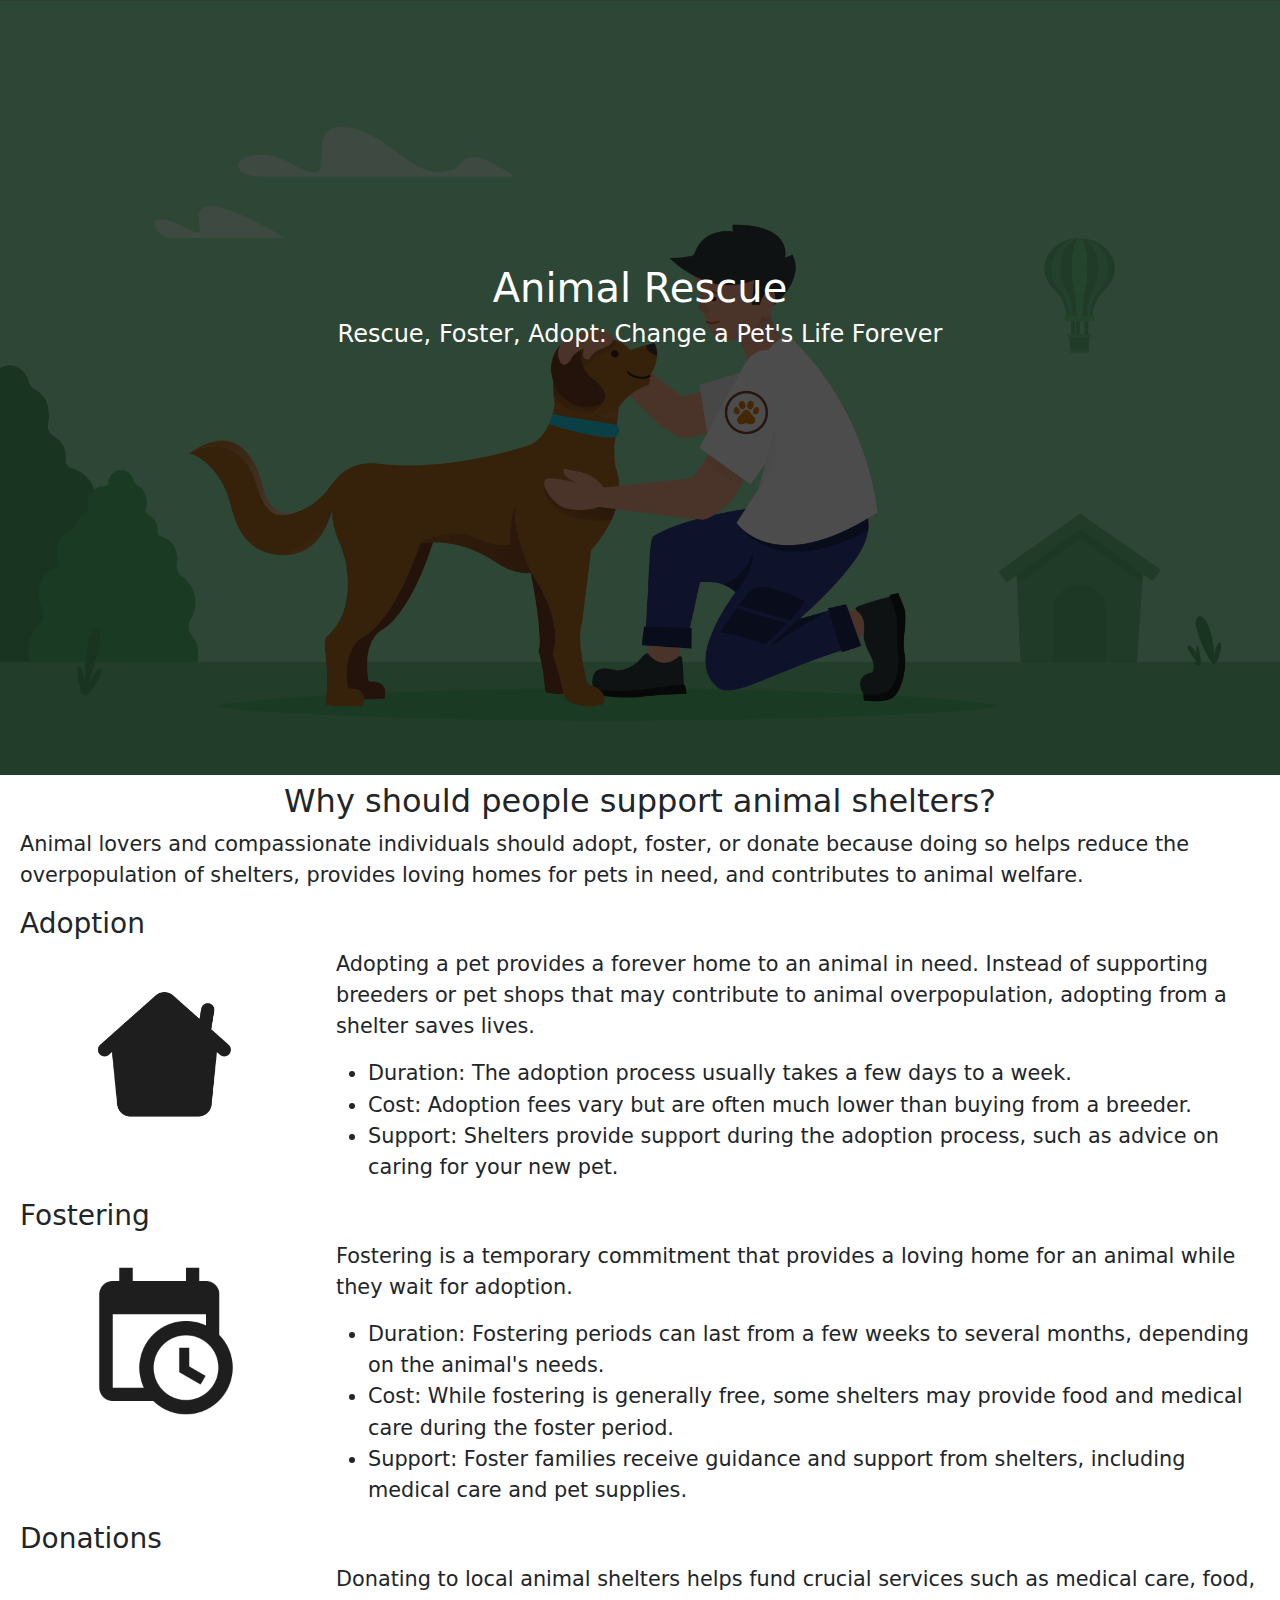
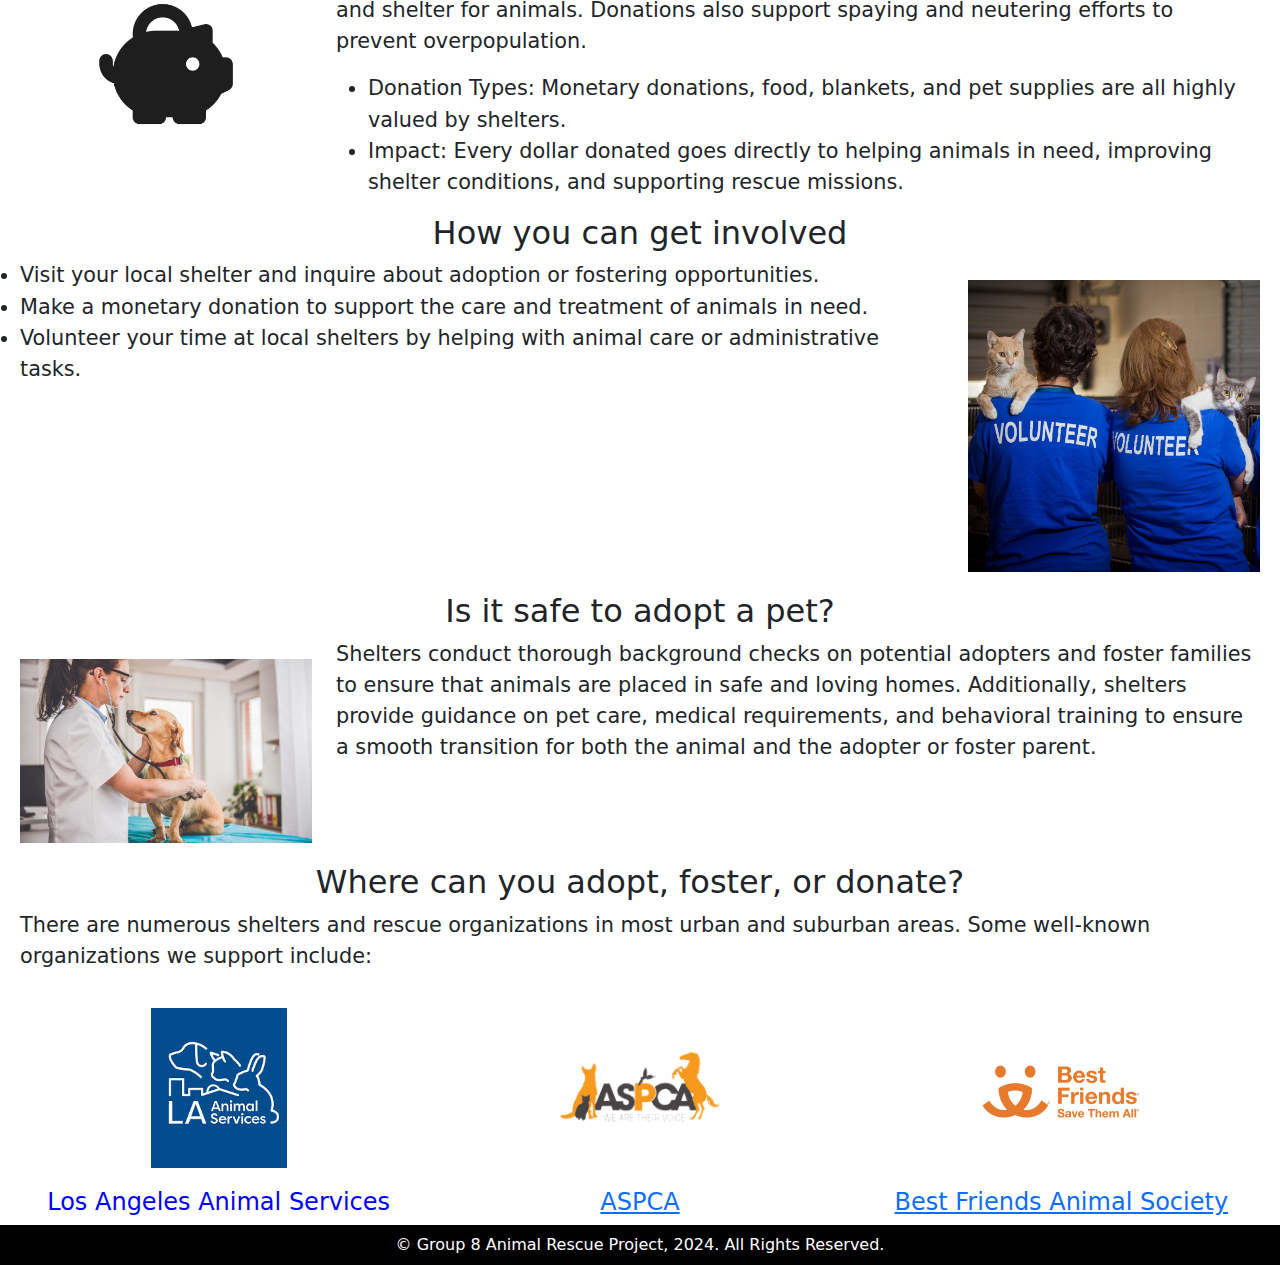
==== index.html @ f53a6a11 "Add files via upload" ====
<!DOCTYPE html>

<html lang="en">

<head>
    <meta charset="UTF-8">
    <meta name="description" content="This website serves as a comprehensive guide to understanding the importance of adopting, fostering, and donating to local animal shelters. Visitors will find resources and information on how to get involved, with the goal of creating a more compassionate and responsible pet-owning community.">
    <title>Animal Rescue and Welfare Awareness</title>
    <link rel="stylesheet" href="styles.css">
    <link href="https://cdn.jsdelivr.net/npm/bootstrap@5.3.3/dist/css/bootstrap.min.css" rel="stylesheet"
        integrity="sha384-QWTKZyjpPEjISv5WaRU9OFeRpok6YctnYmDr5pNlyT2bRjXh0JMhjY6hW+ALEwIH" crossorigin="anonymous">

</head>

<body id="page-top">
    <header class="main-img">
        <img src="img/How-to-Start-an-Animal-Rescue-featured.png" alt="Animal Rescue" title="Animal Rescue" width="100%">
        <div class="text-overlay">
            <h1>Animal Rescue</h1>
            <h4>Rescue, Foster, Adopt: Change a Pet's Life Forever</h4>
        </div>
    </header>

    <main>
        <section>
            <h2>Why should people support animal shelters?</h2>
            <p>Animal lovers and compassionate individuals should adopt, foster, or donate because doing so helps reduce the overpopulation of shelters, provides loving homes for pets in need, and contributes to animal welfare.</p>
        </section>
        <section>
            <article class="row">
                <h3>Adoption</h3>
                <div class="col-12 col-md-3 text-center">
                    <img src="img/adoption.png" alt="Adoption" title="Adoption" width=200>
                </div>
                <div class="col-12 col-md-9">
                    <p>Adopting a pet provides a forever home to an animal in need. Instead of supporting breeders or pet shops that may contribute to animal overpopulation, adopting from a shelter saves lives.</p>
                    <ul>
                        <li>Duration: The adoption process usually takes a few days to a week.</li>
                        <li>Cost: Adoption fees vary but are often much lower than buying from a breeder.</li>
                        <li>Support: Shelters provide support during the adoption process, such as advice on caring for your new pet.</li>
                    </ul>
                </div>
            </article>
            <article class="row">
                <h3>Fostering</h3>
                <div class="col-12 col-md-3 text-center">
                    <img src="img/fostering.png" alt="Fostering" title="Fostering" width=200>
                </div>
                <div class="col-12 col-md-9">
                    <p>Fostering is a temporary commitment that provides a loving home for an animal while they wait for adoption.</p>
                    <ul>
                        <li>Duration: Fostering periods can last from a few weeks to several months, depending on the animal's needs.</li>
                        <li>Cost: While fostering is generally free, some shelters may provide food and medical care during the foster period.</li>
                        <li>Support: Foster families receive guidance and support from shelters, including medical care and pet supplies.</li>
                    </ul>
                </div>
            </article>
            <article class="row">
                <h3>Donations</h3>
                <div class="col-12 col-md-3 text-center">
                    <img src="img/donations.png" alt="Donation" title="Donation" width=200>
                </div>
                <div class="col-12 col-md-9">
                    <p>Donating to local animal shelters helps fund crucial services such as medical care, food, and shelter for animals. Donations also support spaying and neutering efforts to prevent overpopulation.</p>
                    <ul>
                        <li>Donation Types: Monetary donations, food, blankets, and pet supplies are all highly valued by shelters.</li>
                        <li>Impact: Every dollar donated goes directly to helping animals in need, improving shelter conditions, and supporting rescue missions.</li>
                    </ul>
                </div>
            </article>
            <article>
                <h2>How you can get involved</h2>
                <div class="row">
                    <ul  class="col-12 col-md-9">
                        <li>Visit your local shelter and inquire about adoption or fostering opportunities.</li>
                        <li>Make a monetary donation to support the care and treatment of animals in need.</li>
                        <li>Volunteer your time at local shelters by helping with animal care or administrative tasks.</li>
                    </ul>
                    <img src="img/volunteer.png" alt="Volunteer" title="Volunteer" width=400 class="col-12 col-md-3 text-center">
                </div>
            </article>
        </section>
        <section>
            <h2>Is it safe to adopt a pet? </h2>
            <div class="row">
                <img src="img/medical.jpg" alt="Medical" title="Is it safe?" width=400 class="col-12 col-md-3 text-center">
                <p class="col-12 col-md-9">Shelters conduct thorough background checks on potential adopters and foster families to ensure that animals are placed in safe and loving homes. Additionally, shelters provide guidance on pet care, medical requirements, and behavioral training to ensure a smooth transition for both the animal and the adopter or foster parent.</p>
        </div>
        </section>
        <section>
            <h2>Where can you adopt, foster, or donate?</h2>
            <p>There are numerous shelters and rescue organizations in most urban and suburban areas. Some well-known organizations we support include:</p>
            <div class="row">
                <div class="col text-center">
                    <img src="img/la-animal-services.jpg" alt="Los Angeles Animal Services" title="Los Angeles Animal Services" height=200>
                    <h4><a href="https://www.aspca.org/" class="link-text">Los Angeles Animal Services</a></h4>
                </div>
                <div class="col text-center">
                    <img src="img/aspca.png" alt="ASPCA" title="ASPCA" height=200>
                    <h4><a href="https://bestfriends.org/">ASPCA</a></h4>
                </div>
                <div class="col text-center">
                    <img src="img/best-friends.jpg" alt="Best Friends Animal Society" title="Best Friends Animal Society" height= 200>
                    <h4><a href="https://www.laanimalservices.com/">Best Friends Animal Society</a></h4>
                </div>
            </div>
        </section>
    </main>

    <footer class="text-center bg-black text-white p-2">
        &copy; Group 8 Animal Rescue Project, 2024. All Rights Reserved.
    </footer>
</body>

</html>
---- styles.css ----
header{
    text-align: center;
}

h1 {
    font-size: 5rem;
    text-align: center;
}

h2 {
    font-size: 3rem;
    text-align: center;
}

h3 {
    font-size: 2rem;
}

h4 {
    font-size: 1.5rem;
    font-weight: bold;
}

p, li {
    font-size: 1.3rem;
}

main {
    margin-left: 20px;
    margin-right: 20px;
}

main img {
    padding: 20px;
}

.main-img {
    position: relative;
    display: inline-block;
}

.main-img img {
    display: block;
    width: 100%;
    filter: brightness(30%)
}

.text-overlay {
    position: absolute;
    top: 40%;
    left: 50%;
    transform: translate(-50%, -50%); 
    color: white;
}

.container {
    margin-top: 0;
    margin-left: auto;
    margin-right: auto;
    max-width: 1440px;
}

.activity-column {
    padding: 30px;
}

.link-text {
    color: blue;
    text-decoration: none;
}

.link-text:hover {
    text-decoration: underline;
}
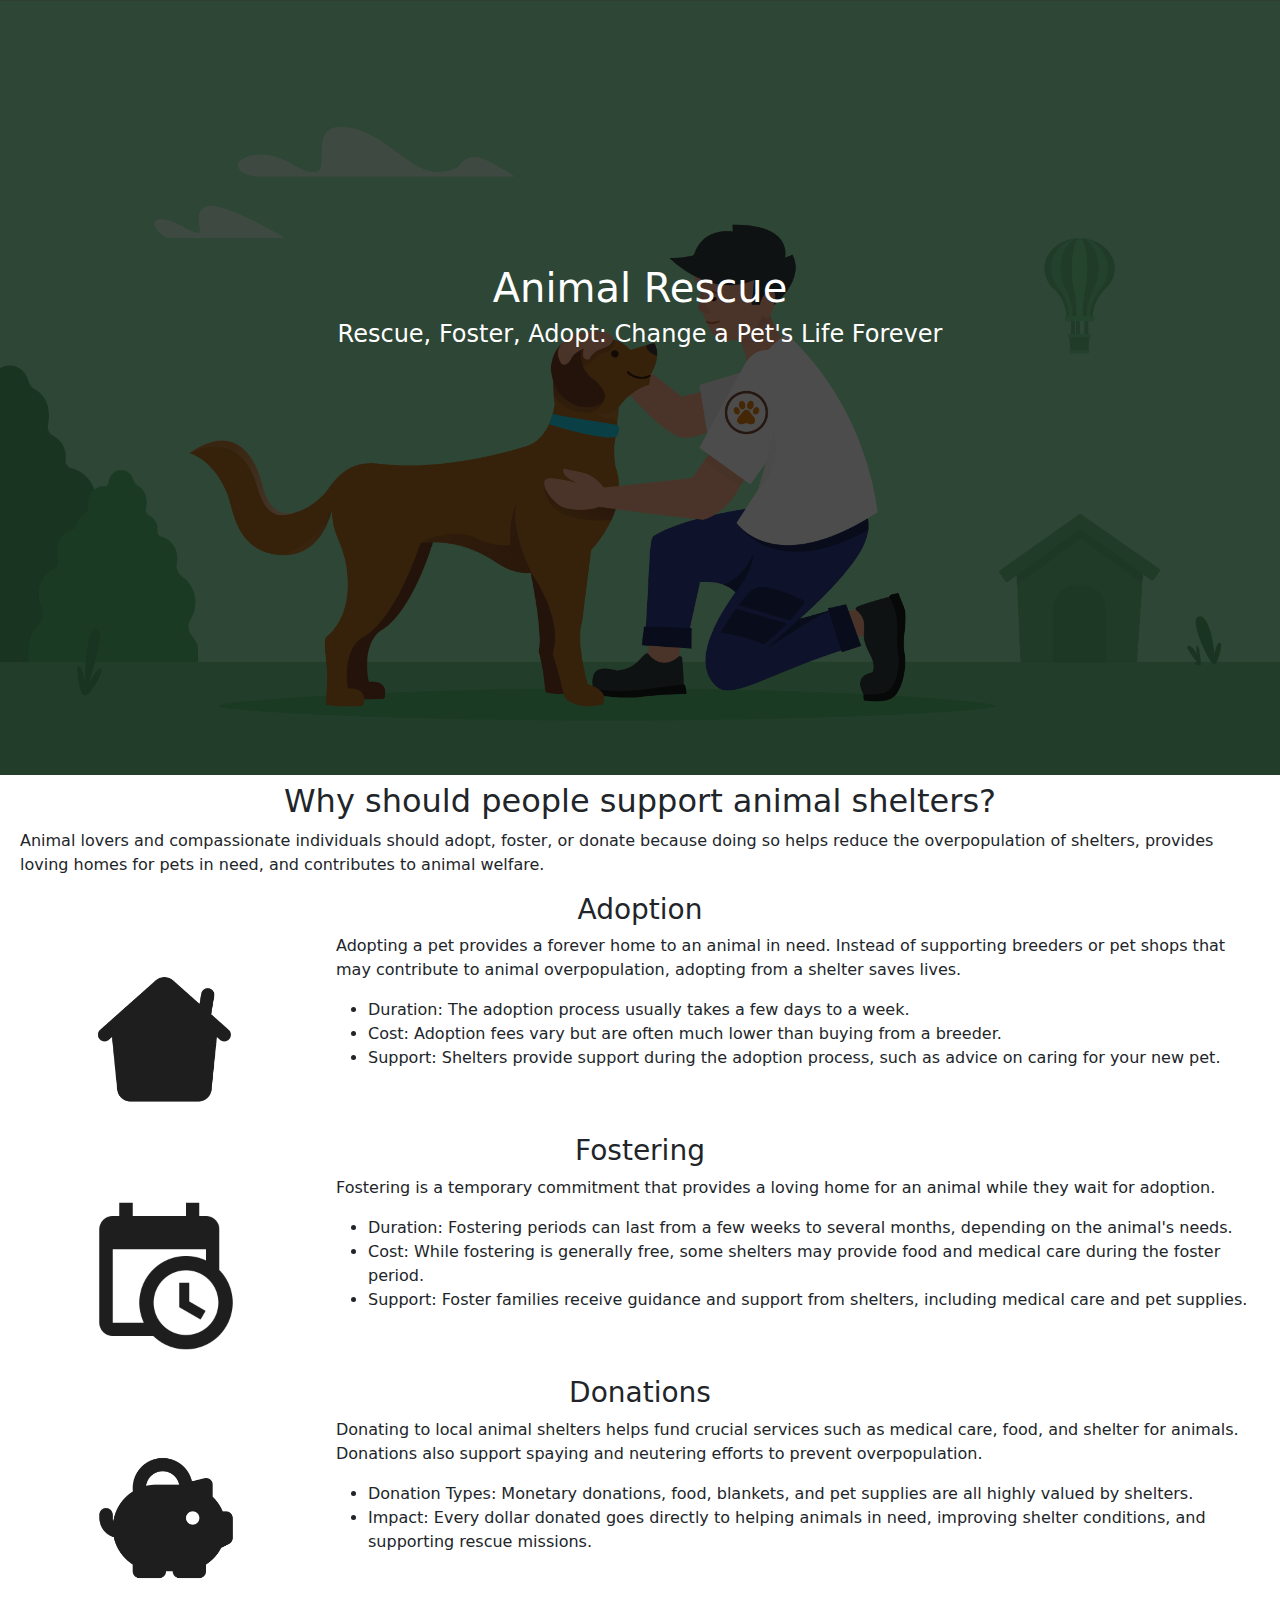
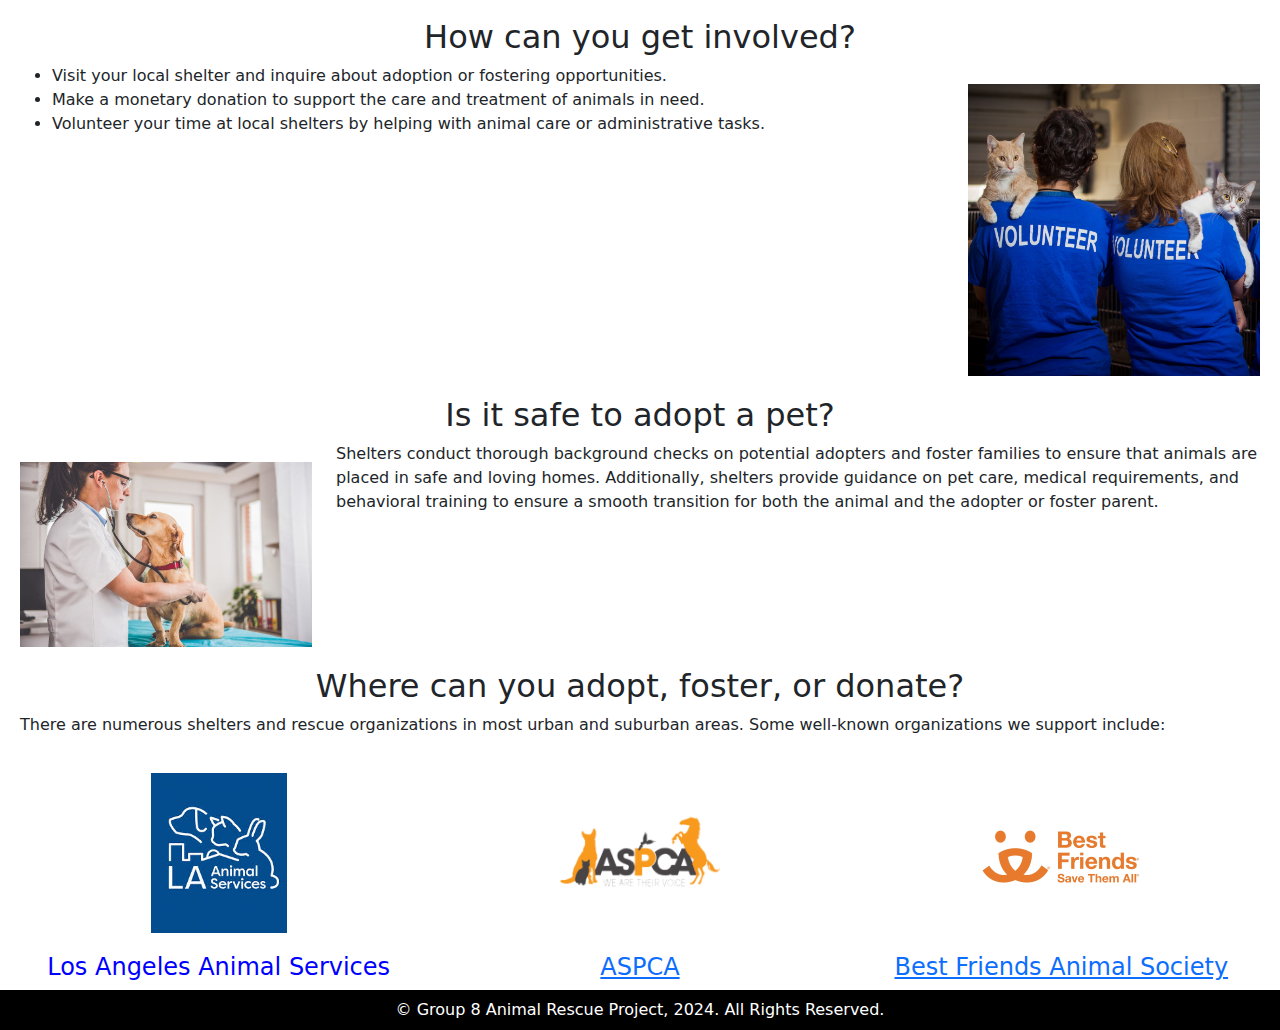
==== commit 2663e00a: "Add files via upload" ====
--- a/index.html
+++ b/index.html
@@ -16,19 +16,19 @@
     <header class="main-img">
         <img src="img/How-to-Start-an-Animal-Rescue-featured.png" alt="Animal Rescue" title="Animal Rescue" width="100%">
         <div class="text-overlay">
-            <h1>Animal Rescue</h1>
-            <h4>Rescue, Foster, Adopt: Change a Pet's Life Forever</h4>
+            <h1 class="text-center">Animal Rescue</h1>
+            <h4 class="text-center">Rescue, Foster, Adopt: Change a Pet's Life Forever</h4>
         </div>
     </header>
 
     <main>
         <section>
-            <h2>Why should people support animal shelters?</h2>
+            <h2 class="text-center">Why should people support animal shelters?</h2>
             <p>Animal lovers and compassionate individuals should adopt, foster, or donate because doing so helps reduce the overpopulation of shelters, provides loving homes for pets in need, and contributes to animal welfare.</p>
         </section>
         <section>
             <article class="row">
-                <h3>Adoption</h3>
+                <h3 class="text-center">Adoption</h3>
                 <div class="col-12 col-md-3 text-center">
                     <img src="img/adoption.png" alt="Adoption" title="Adoption" width=200>
                 </div>
@@ -42,7 +42,7 @@
                 </div>
             </article>
             <article class="row">
-                <h3>Fostering</h3>
+                <h3 class="text-center">Fostering</h3>
                 <div class="col-12 col-md-3 text-center">
                     <img src="img/fostering.png" alt="Fostering" title="Fostering" width=200>
                 </div>
@@ -56,7 +56,7 @@
                 </div>
             </article>
             <article class="row">
-                <h3>Donations</h3>
+                <h3 class="text-center">Donations</h3>
                 <div class="col-12 col-md-3 text-center">
                     <img src="img/donations.png" alt="Donation" title="Donation" width=200>
                 </div>
@@ -69,26 +69,28 @@
                 </div>
             </article>
             <article>
-                <h2>How you can get involved</h2>
+                <h2 class="text-center">How can you get involved?</h2>
                 <div class="row">
-                    <ul  class="col-12 col-md-9">
-                        <li>Visit your local shelter and inquire about adoption or fostering opportunities.</li>
-                        <li>Make a monetary donation to support the care and treatment of animals in need.</li>
-                        <li>Volunteer your time at local shelters by helping with animal care or administrative tasks.</li>
-                    </ul>
+                    <div class="col-12 col-md-9">
+                        <ul>
+                            <li>Visit your local shelter and inquire about adoption or fostering opportunities.</li>
+                            <li>Make a monetary donation to support the care and treatment of animals in need.</li>
+                            <li>Volunteer your time at local shelters by helping with animal care or administrative tasks.</li>
+                        </ul>
+                    </div>
                     <img src="img/volunteer.png" alt="Volunteer" title="Volunteer" width=400 class="col-12 col-md-3 text-center">
                 </div>
             </article>
         </section>
         <section>
-            <h2>Is it safe to adopt a pet? </h2>
+            <h2 class="text-center">Is it safe to adopt a pet? </h2>
             <div class="row">
                 <img src="img/medical.jpg" alt="Medical" title="Is it safe?" width=400 class="col-12 col-md-3 text-center">
                 <p class="col-12 col-md-9">Shelters conduct thorough background checks on potential adopters and foster families to ensure that animals are placed in safe and loving homes. Additionally, shelters provide guidance on pet care, medical requirements, and behavioral training to ensure a smooth transition for both the animal and the adopter or foster parent.</p>
         </div>
         </section>
         <section>
-            <h2>Where can you adopt, foster, or donate?</h2>
+            <h2 class="text-center">Where can you adopt, foster, or donate?</h2>
             <p>There are numerous shelters and rescue organizations in most urban and suburban areas. Some well-known organizations we support include:</p>
             <div class="row">
                 <div class="col text-center">
--- a/styles.css
+++ b/styles.css
@@ -1,30 +1,3 @@
-header{
-    text-align: center;
-}
-
-h1 {
-    font-size: 5rem;
-    text-align: center;
-}
-
-h2 {
-    font-size: 3rem;
-    text-align: center;
-}
-
-h3 {
-    font-size: 2rem;
-}
-
-h4 {
-    font-size: 1.5rem;
-    font-weight: bold;
-}
-
-p, li {
-    font-size: 1.3rem;
-}
-
 main {
     margin-left: 20px;
     margin-right: 20px;
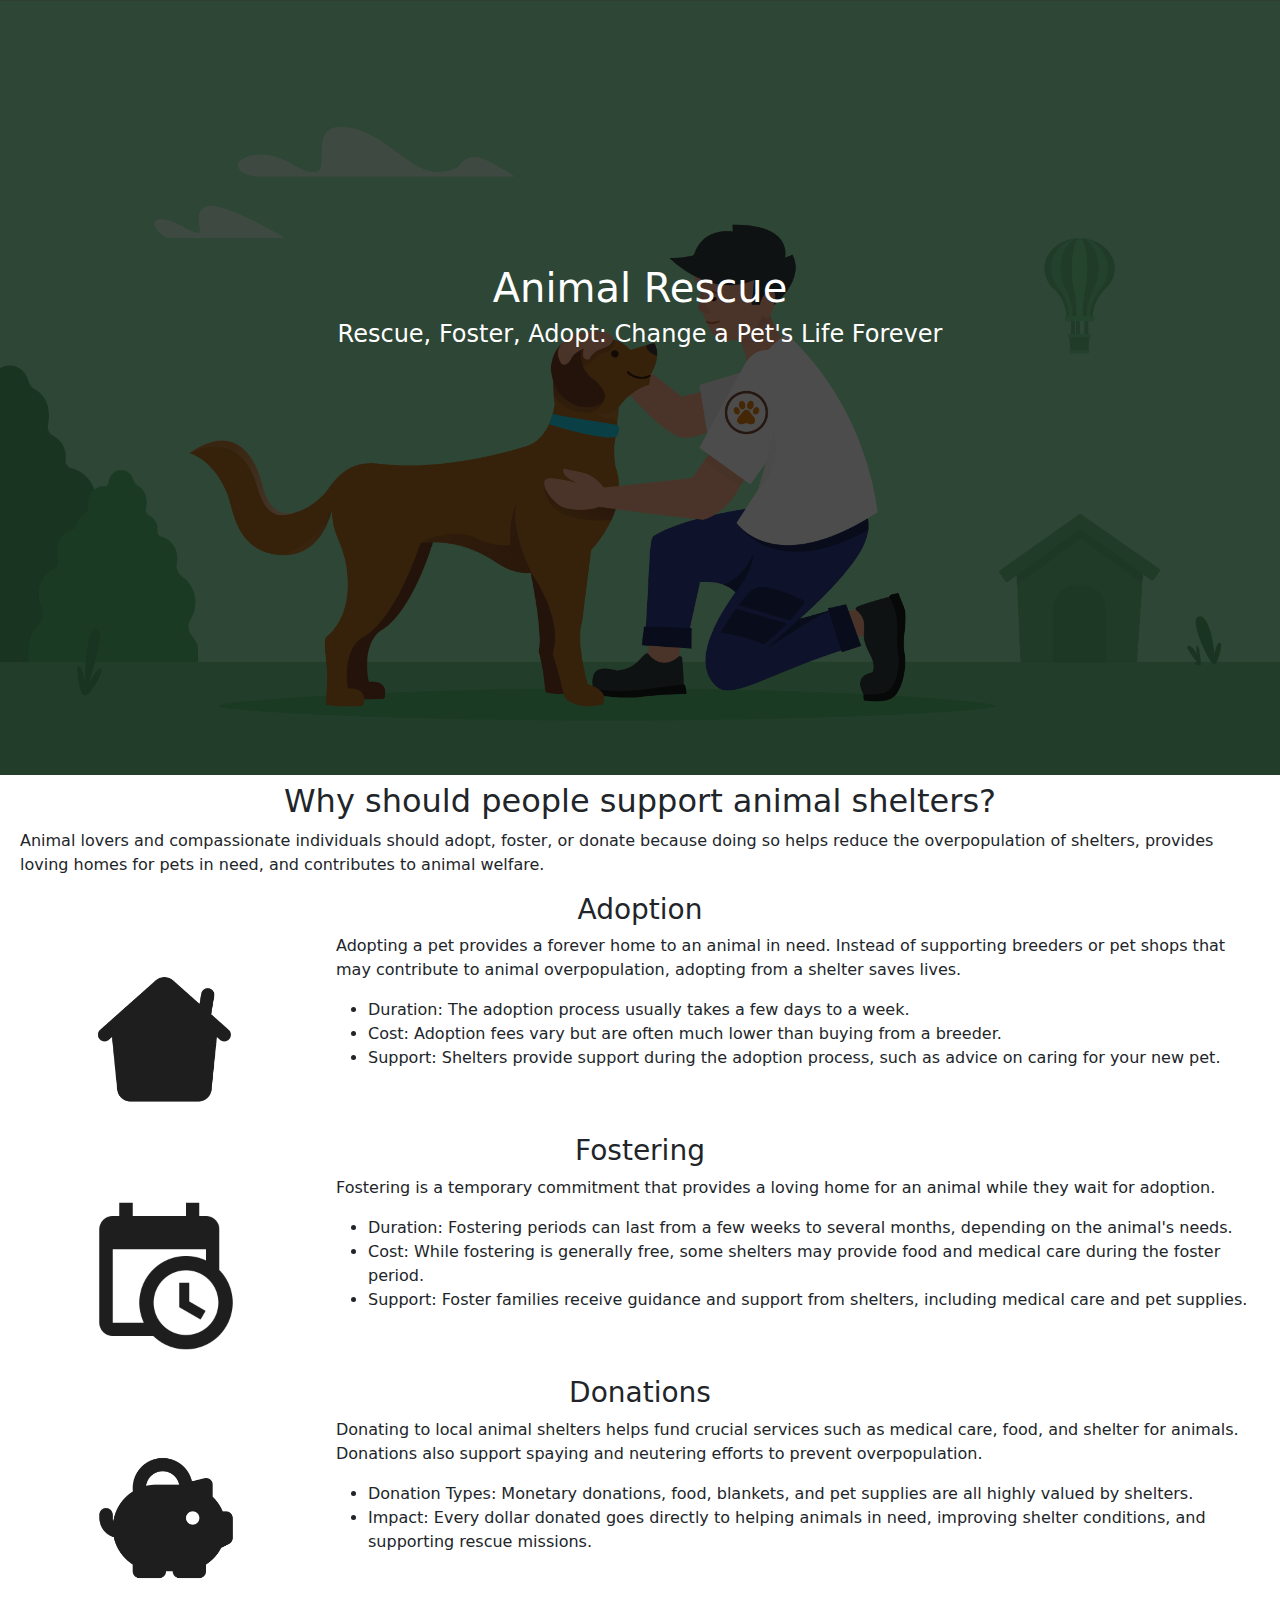
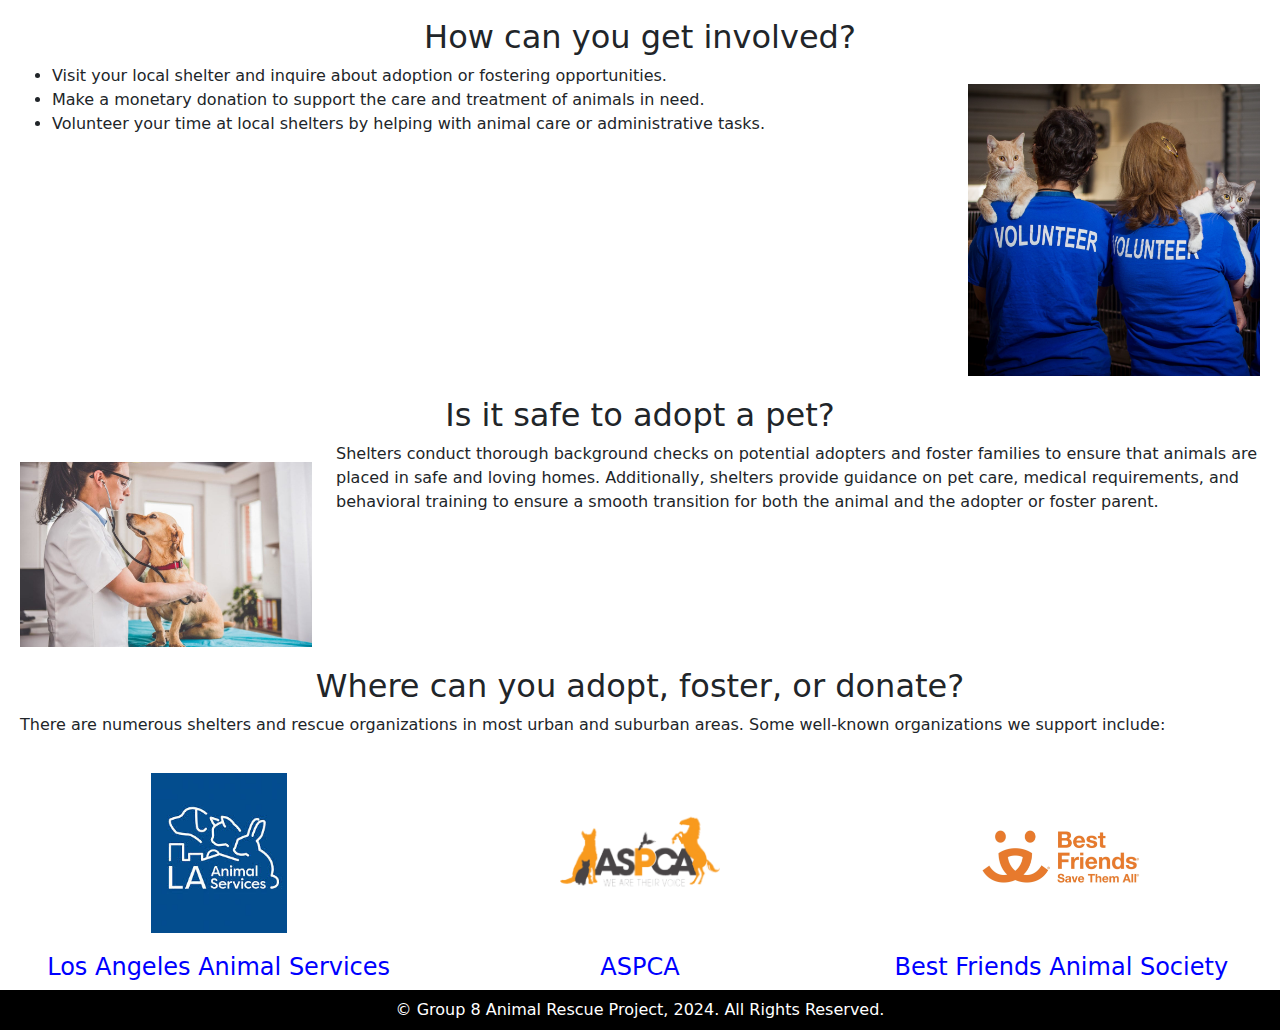
==== commit 69f4b176: "Add files via upload" ====
--- a/index.html
+++ b/index.html
@@ -99,11 +99,11 @@
                 </div>
                 <div class="col text-center">
                     <img src="img/aspca.png" alt="ASPCA" title="ASPCA" height=200>
-                    <h4><a href="https://bestfriends.org/">ASPCA</a></h4>
+                    <h4><a href="https://bestfriends.org/" class="link-text">ASPCA</a></h4>
                 </div>
                 <div class="col text-center">
                     <img src="img/best-friends.jpg" alt="Best Friends Animal Society" title="Best Friends Animal Society" height= 200>
-                    <h4><a href="https://www.laanimalservices.com/">Best Friends Animal Society</a></h4>
+                    <h4><a href="https://www.laanimalservices.com/" class="link-text">Best Friends Animal Society</a></h4>
                 </div>
             </div>
         </section>
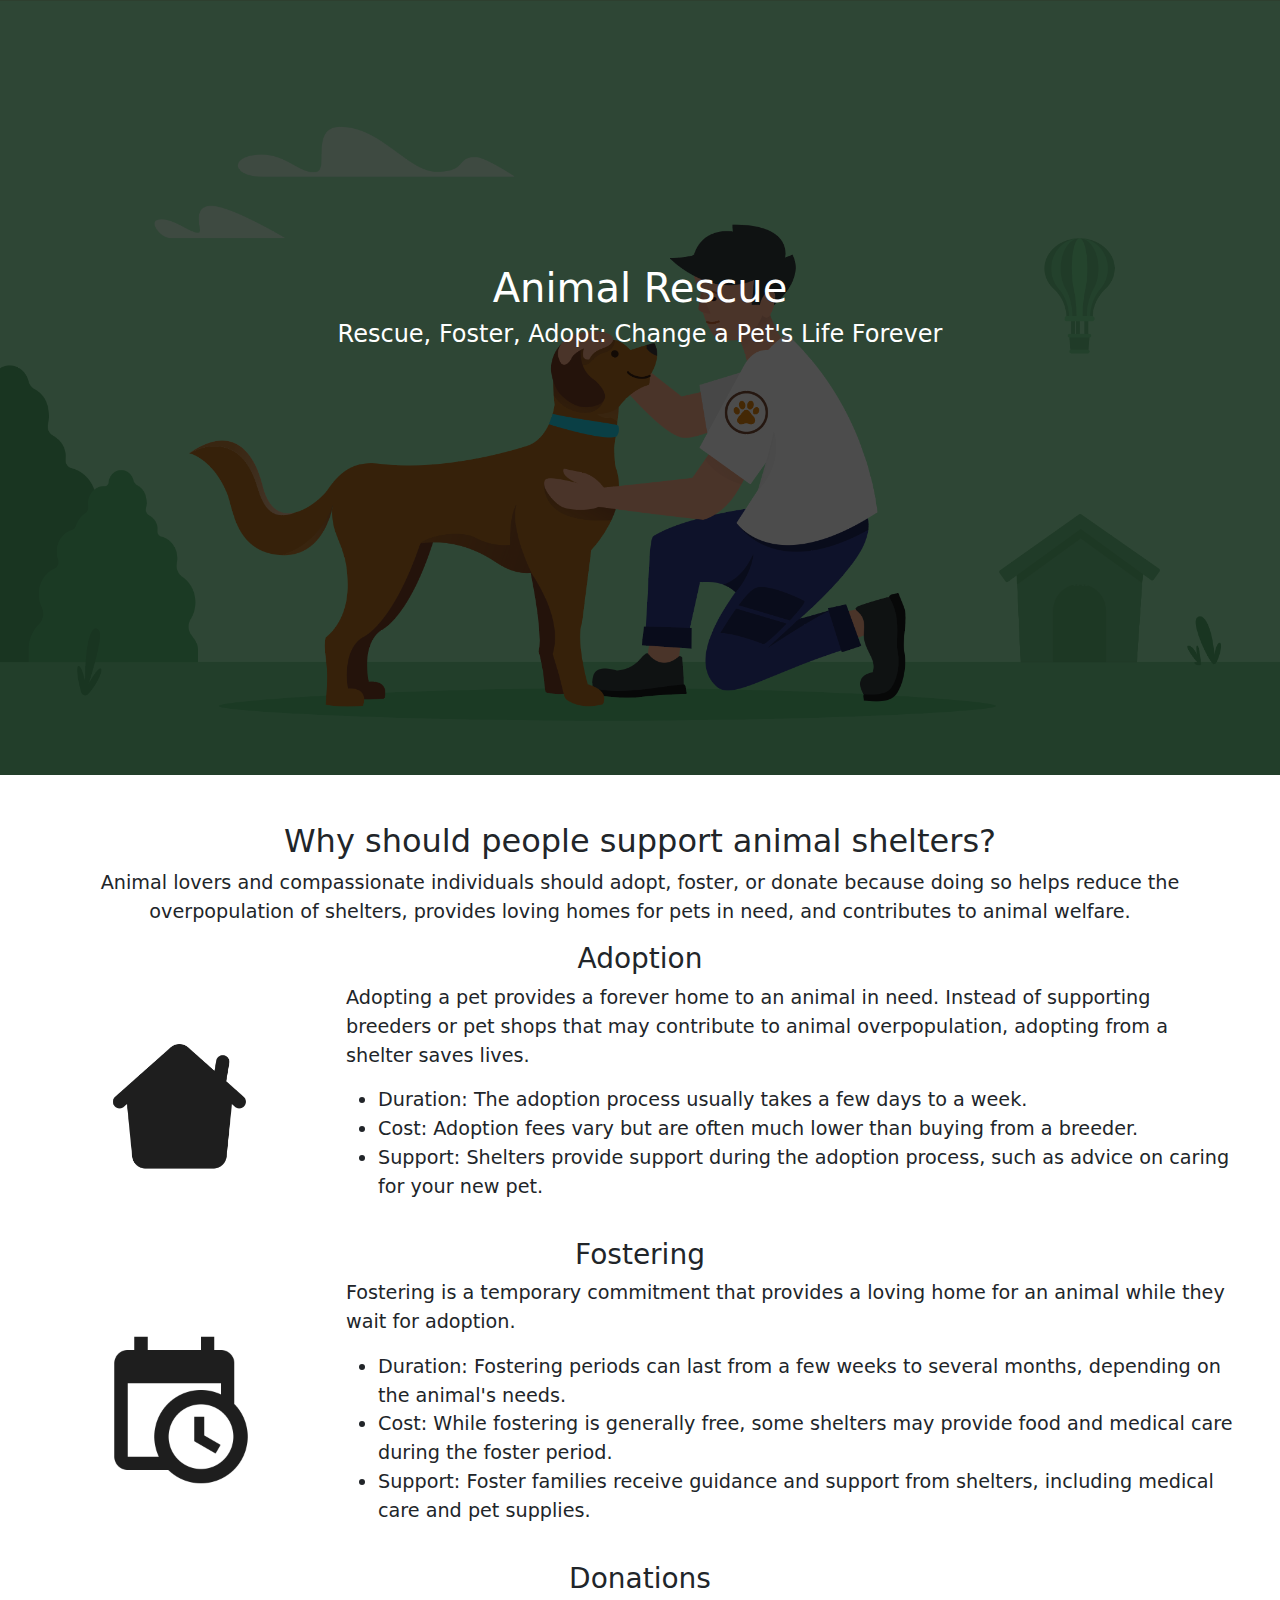
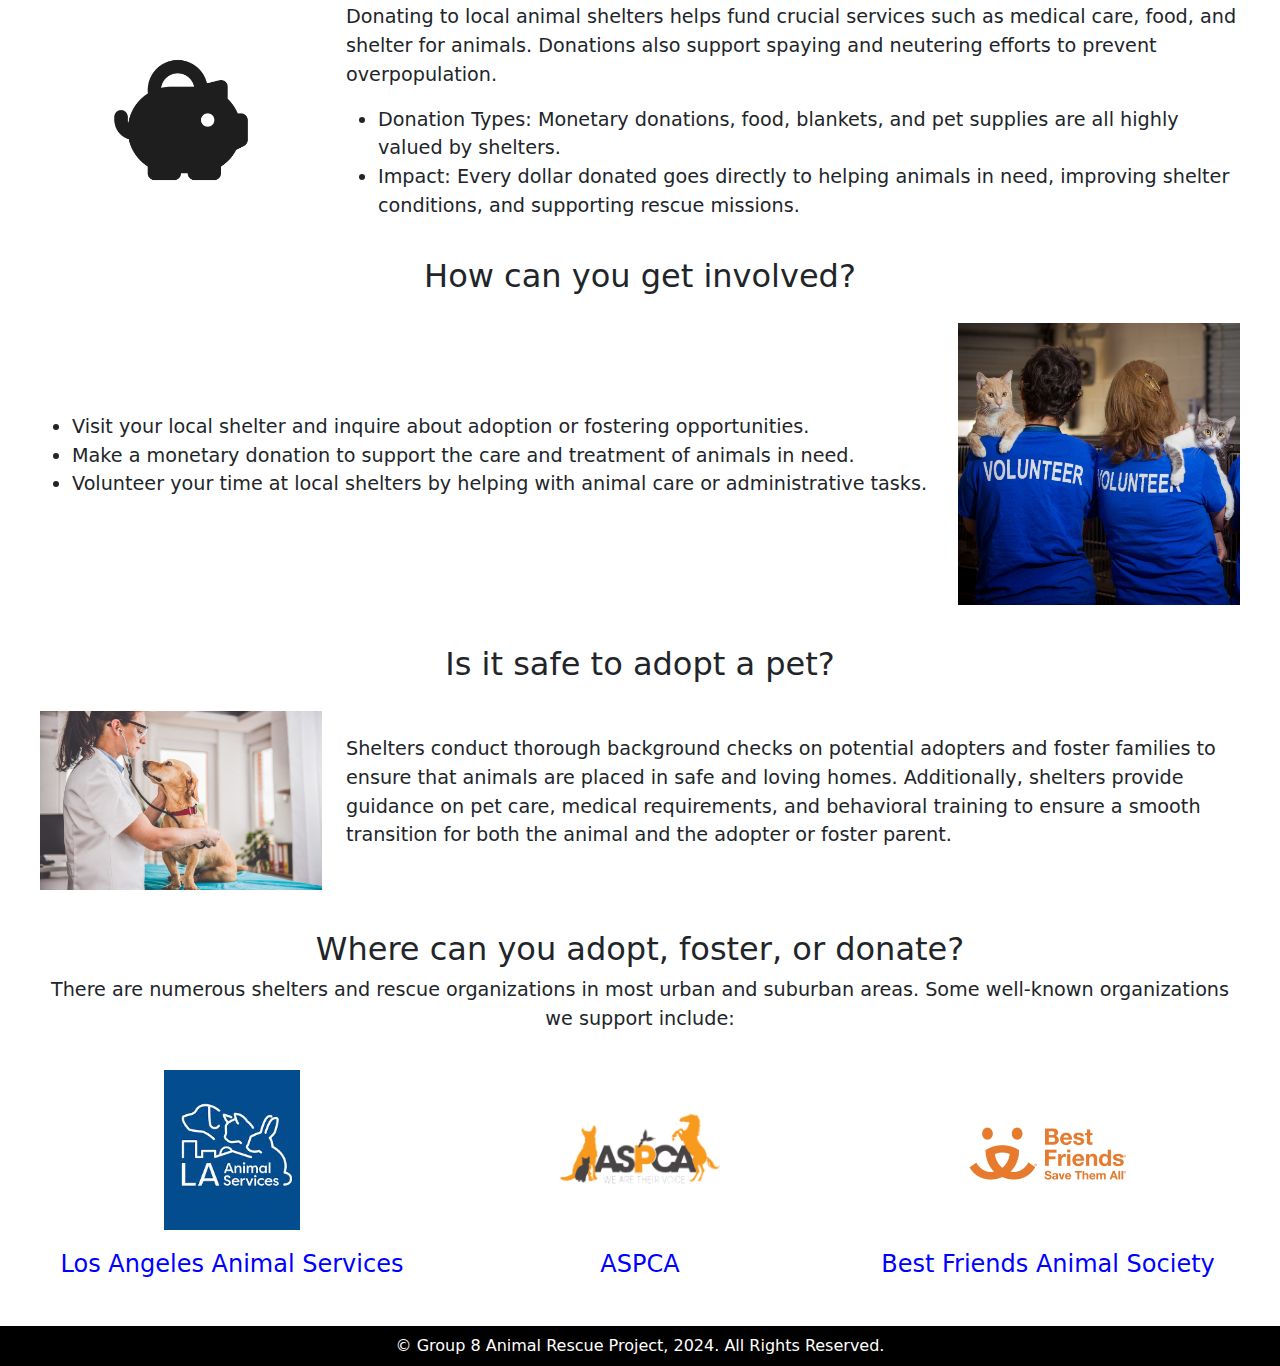
==== commit 2c63024b: "Add files via upload" ====
--- a/index.html
+++ b/index.html
@@ -24,7 +24,7 @@
     <main>
         <section>
             <h2 class="text-center">Why should people support animal shelters?</h2>
-            <p>Animal lovers and compassionate individuals should adopt, foster, or donate because doing so helps reduce the overpopulation of shelters, provides loving homes for pets in need, and contributes to animal welfare.</p>
+            <p class="text-center">Animal lovers and compassionate individuals should adopt, foster, or donate because doing so helps reduce the overpopulation of shelters, provides loving homes for pets in need, and contributes to animal welfare.</p>
         </section>
         <section>
             <article class="row">
@@ -91,7 +91,7 @@
         </section>
         <section>
             <h2 class="text-center">Where can you adopt, foster, or donate?</h2>
-            <p>There are numerous shelters and rescue organizations in most urban and suburban areas. Some well-known organizations we support include:</p>
+            <p class="text-center">There are numerous shelters and rescue organizations in most urban and suburban areas. Some well-known organizations we support include:</p>
             <div class="row">
                 <div class="col text-center">
                     <img src="img/la-animal-services.jpg" alt="Los Angeles Animal Services" title="Los Angeles Animal Services" height=200>
--- a/styles.css
+++ b/styles.css
@@ -1,10 +1,13 @@
 main {
-    margin-left: 20px;
-    margin-right: 20px;
+    margin: 40px;
 }
 
 main img {
     padding: 20px;
+}
+
+p, li {
+    font-size: 1.2rem;
 }
 
 .main-img {
@@ -33,10 +36,6 @@
     max-width: 1440px;
 }
 
-.activity-column {
-    padding: 30px;
-}
-
 .link-text {
     color: blue;
     text-decoration: none;
@@ -44,4 +43,12 @@
 
 .link-text:hover {
     text-decoration: underline;
+}
+
+.row {
+    display: flex;
+    flex-wrap: wrap;
+    align-items: center;
+    justify-content: center;
+    margin-bottom: 20px;
 }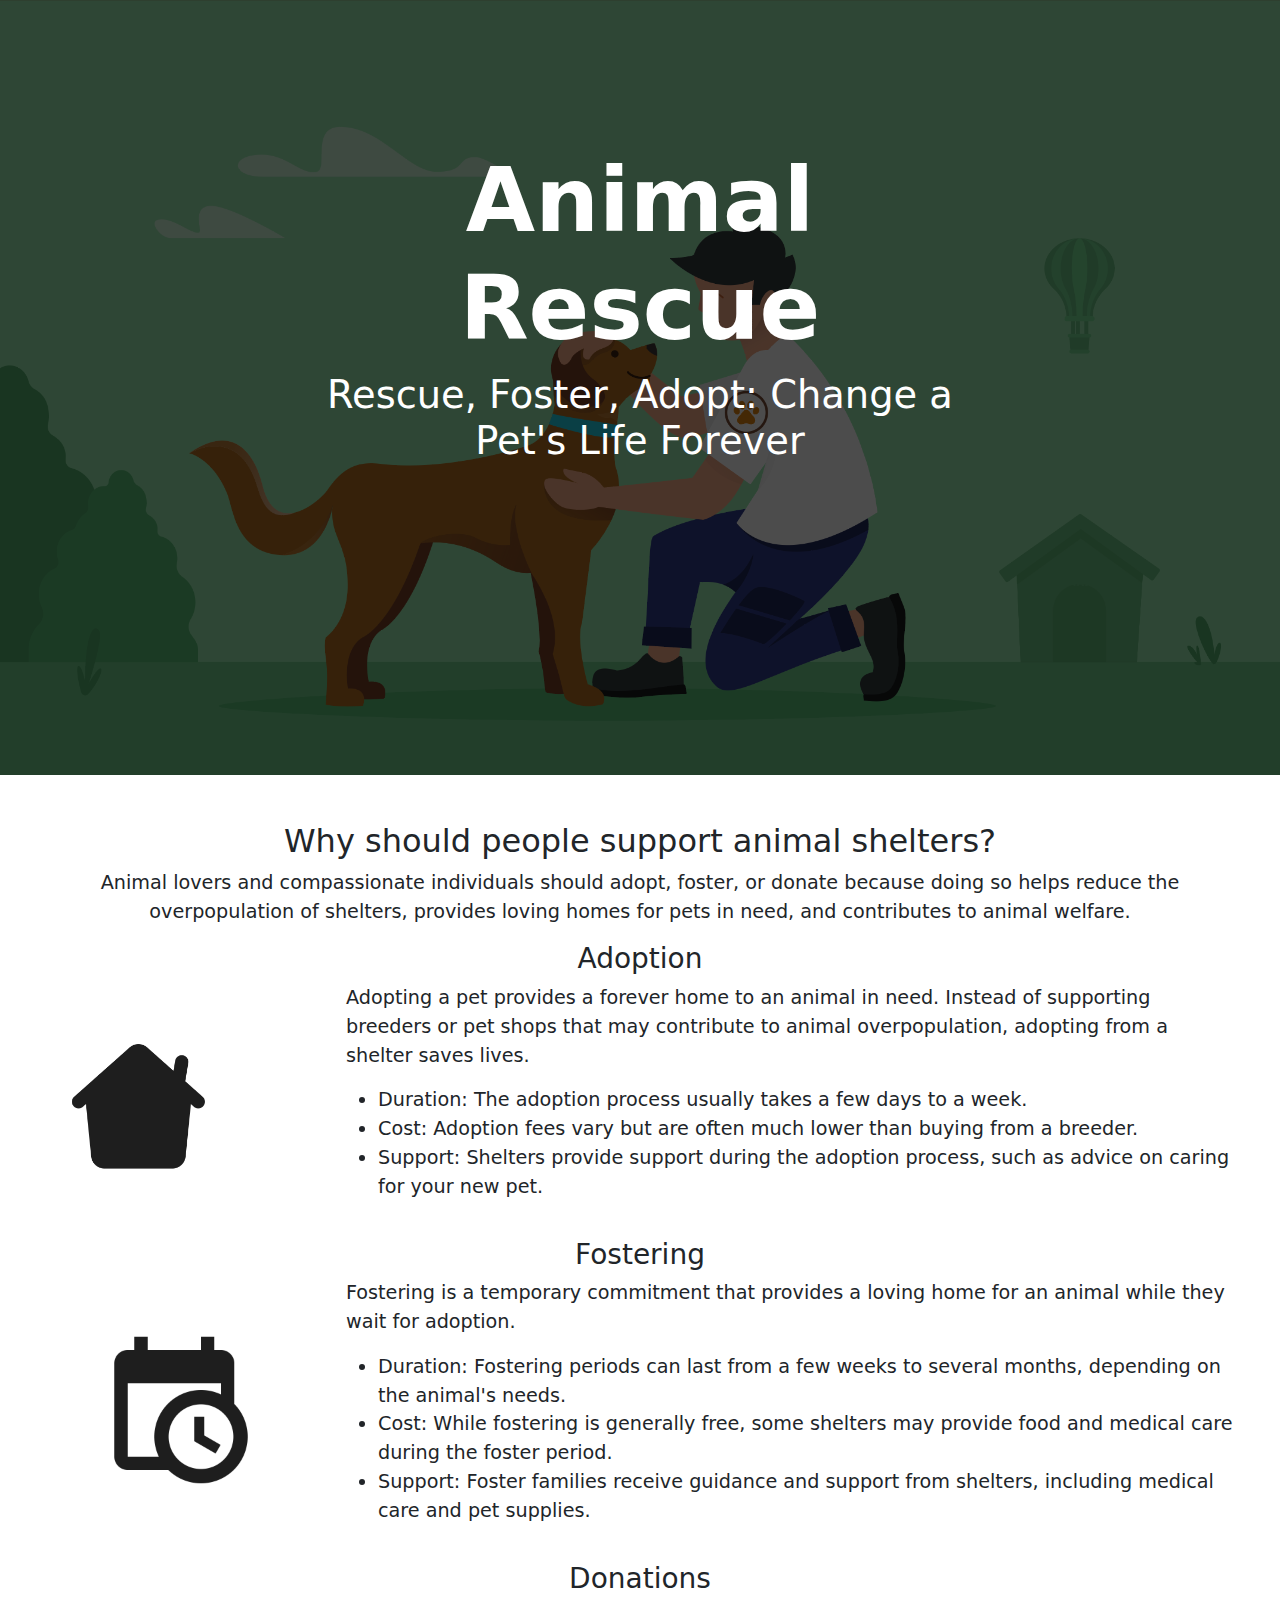
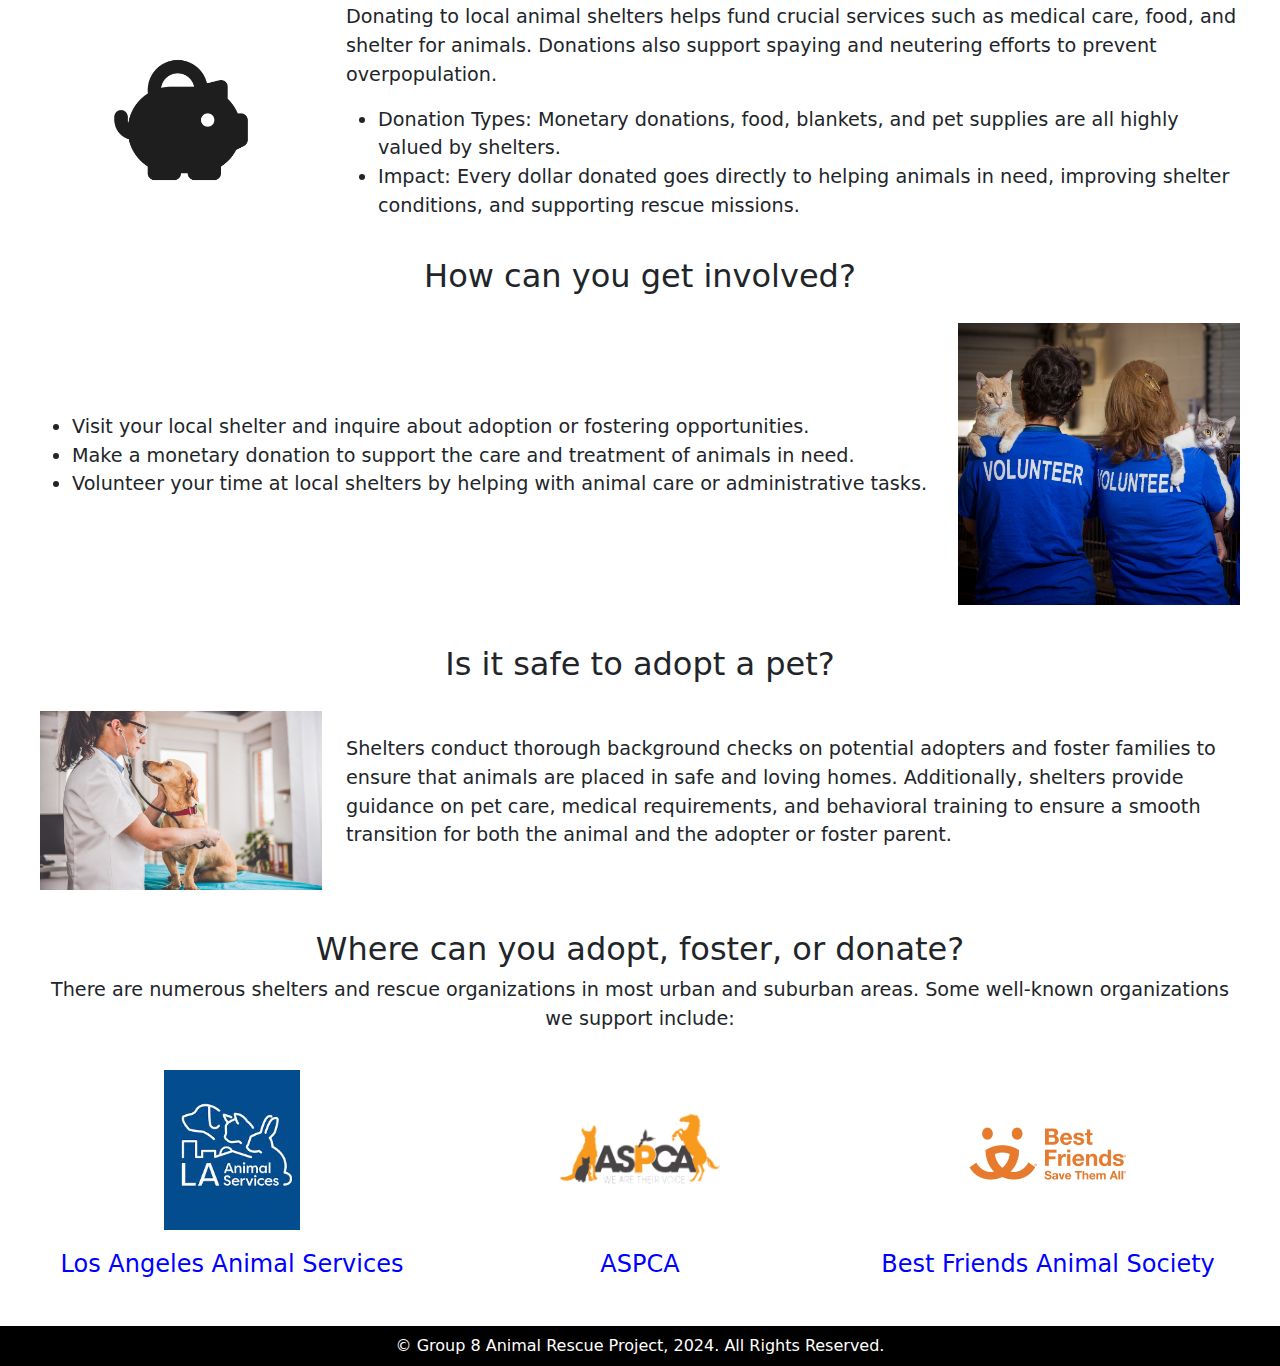
==== commit 1b36ce51: "Add files via upload" ====
--- a/index.html
+++ b/index.html
@@ -4,6 +4,7 @@
 
 <head>
     <meta charset="UTF-8">
+    <meta name="viewport" content="width-device-width, initial-scale=1.0">
     <meta name="description" content="This website serves as a comprehensive guide to understanding the importance of adopting, fostering, and donating to local animal shelters. Visitors will find resources and information on how to get involved, with the goal of creating a more compassionate and responsible pet-owning community.">
     <title>Animal Rescue and Welfare Awareness</title>
     <link rel="stylesheet" href="styles.css">
@@ -29,10 +30,10 @@
         <section>
             <article class="row">
                 <h3 class="text-center">Adoption</h3>
-                <div class="col-12 col-md-3 text-center">
+                <div class="col-sm-12 col-md-3  col-lg-3text-center">
                     <img src="img/adoption.png" alt="Adoption" title="Adoption" width=200>
                 </div>
-                <div class="col-12 col-md-9">
+                <div class="col-sm-12 col-md-9 col-lg-9">
                     <p>Adopting a pet provides a forever home to an animal in need. Instead of supporting breeders or pet shops that may contribute to animal overpopulation, adopting from a shelter saves lives.</p>
                     <ul>
                         <li>Duration: The adoption process usually takes a few days to a week.</li>
@@ -43,10 +44,10 @@
             </article>
             <article class="row">
                 <h3 class="text-center">Fostering</h3>
-                <div class="col-12 col-md-3 text-center">
+                <div class="col-sm-12 col-md-3 col-lg-3 text-center">
                     <img src="img/fostering.png" alt="Fostering" title="Fostering" width=200>
                 </div>
-                <div class="col-12 col-md-9">
+                <div class="col-sm-12 col-md-9 col-lg-9">
                     <p>Fostering is a temporary commitment that provides a loving home for an animal while they wait for adoption.</p>
                     <ul>
                         <li>Duration: Fostering periods can last from a few weeks to several months, depending on the animal's needs.</li>
@@ -57,10 +58,10 @@
             </article>
             <article class="row">
                 <h3 class="text-center">Donations</h3>
-                <div class="col-12 col-md-3 text-center">
+                <div class="col-sm-12 col-md-3 col-lg-3 text-center">
                     <img src="img/donations.png" alt="Donation" title="Donation" width=200>
                 </div>
-                <div class="col-12 col-md-9">
+                <div class="col-sm-12 col-md-9  col-lg-9">
                     <p>Donating to local animal shelters helps fund crucial services such as medical care, food, and shelter for animals. Donations also support spaying and neutering efforts to prevent overpopulation.</p>
                     <ul>
                         <li>Donation Types: Monetary donations, food, blankets, and pet supplies are all highly valued by shelters.</li>
@@ -71,22 +72,22 @@
             <article>
                 <h2 class="text-center">How can you get involved?</h2>
                 <div class="row">
-                    <div class="col-12 col-md-9">
+                    <div class="col-sm-12 col-md-9 col-lg-9">
                         <ul>
                             <li>Visit your local shelter and inquire about adoption or fostering opportunities.</li>
                             <li>Make a monetary donation to support the care and treatment of animals in need.</li>
                             <li>Volunteer your time at local shelters by helping with animal care or administrative tasks.</li>
                         </ul>
                     </div>
-                    <img src="img/volunteer.png" alt="Volunteer" title="Volunteer" width=400 class="col-12 col-md-3 text-center">
+                    <img src="img/volunteer.png" alt="Volunteer" title="Volunteer" width=400 class="col-sm-12 col-md-3 col-lg-3 text-center">
                 </div>
             </article>
         </section>
         <section>
             <h2 class="text-center">Is it safe to adopt a pet? </h2>
             <div class="row">
-                <img src="img/medical.jpg" alt="Medical" title="Is it safe?" width=400 class="col-12 col-md-3 text-center">
-                <p class="col-12 col-md-9">Shelters conduct thorough background checks on potential adopters and foster families to ensure that animals are placed in safe and loving homes. Additionally, shelters provide guidance on pet care, medical requirements, and behavioral training to ensure a smooth transition for both the animal and the adopter or foster parent.</p>
+                <img src="img/medical.jpg" alt="Medical" title="Is it safe?" width=400 class="col-sm-12 col-md-3 col-lg-3 text-center">
+                <p class="col-sm-12 col-md-9 col-lg-9">Shelters conduct thorough background checks on potential adopters and foster families to ensure that animals are placed in safe and loving homes. Additionally, shelters provide guidance on pet care, medical requirements, and behavioral training to ensure a smooth transition for both the animal and the adopter or foster parent.</p>
         </div>
         </section>
         <section>
--- a/styles.css
+++ b/styles.css
@@ -29,6 +29,17 @@
     color: white;
 }
 
+.text-overlay h1 {
+    font-size: 7vw;
+    font-weight: bold;
+}
+
+.text-overlay h4 {
+    font-size: 3vw;
+    font-weight: lighter;
+    margin-top: 10px;
+}
+
 .container {
     margin-top: 0;
     margin-left: auto;
@@ -51,4 +62,5 @@
     align-items: center;
     justify-content: center;
     margin-bottom: 20px;
-}+}
+
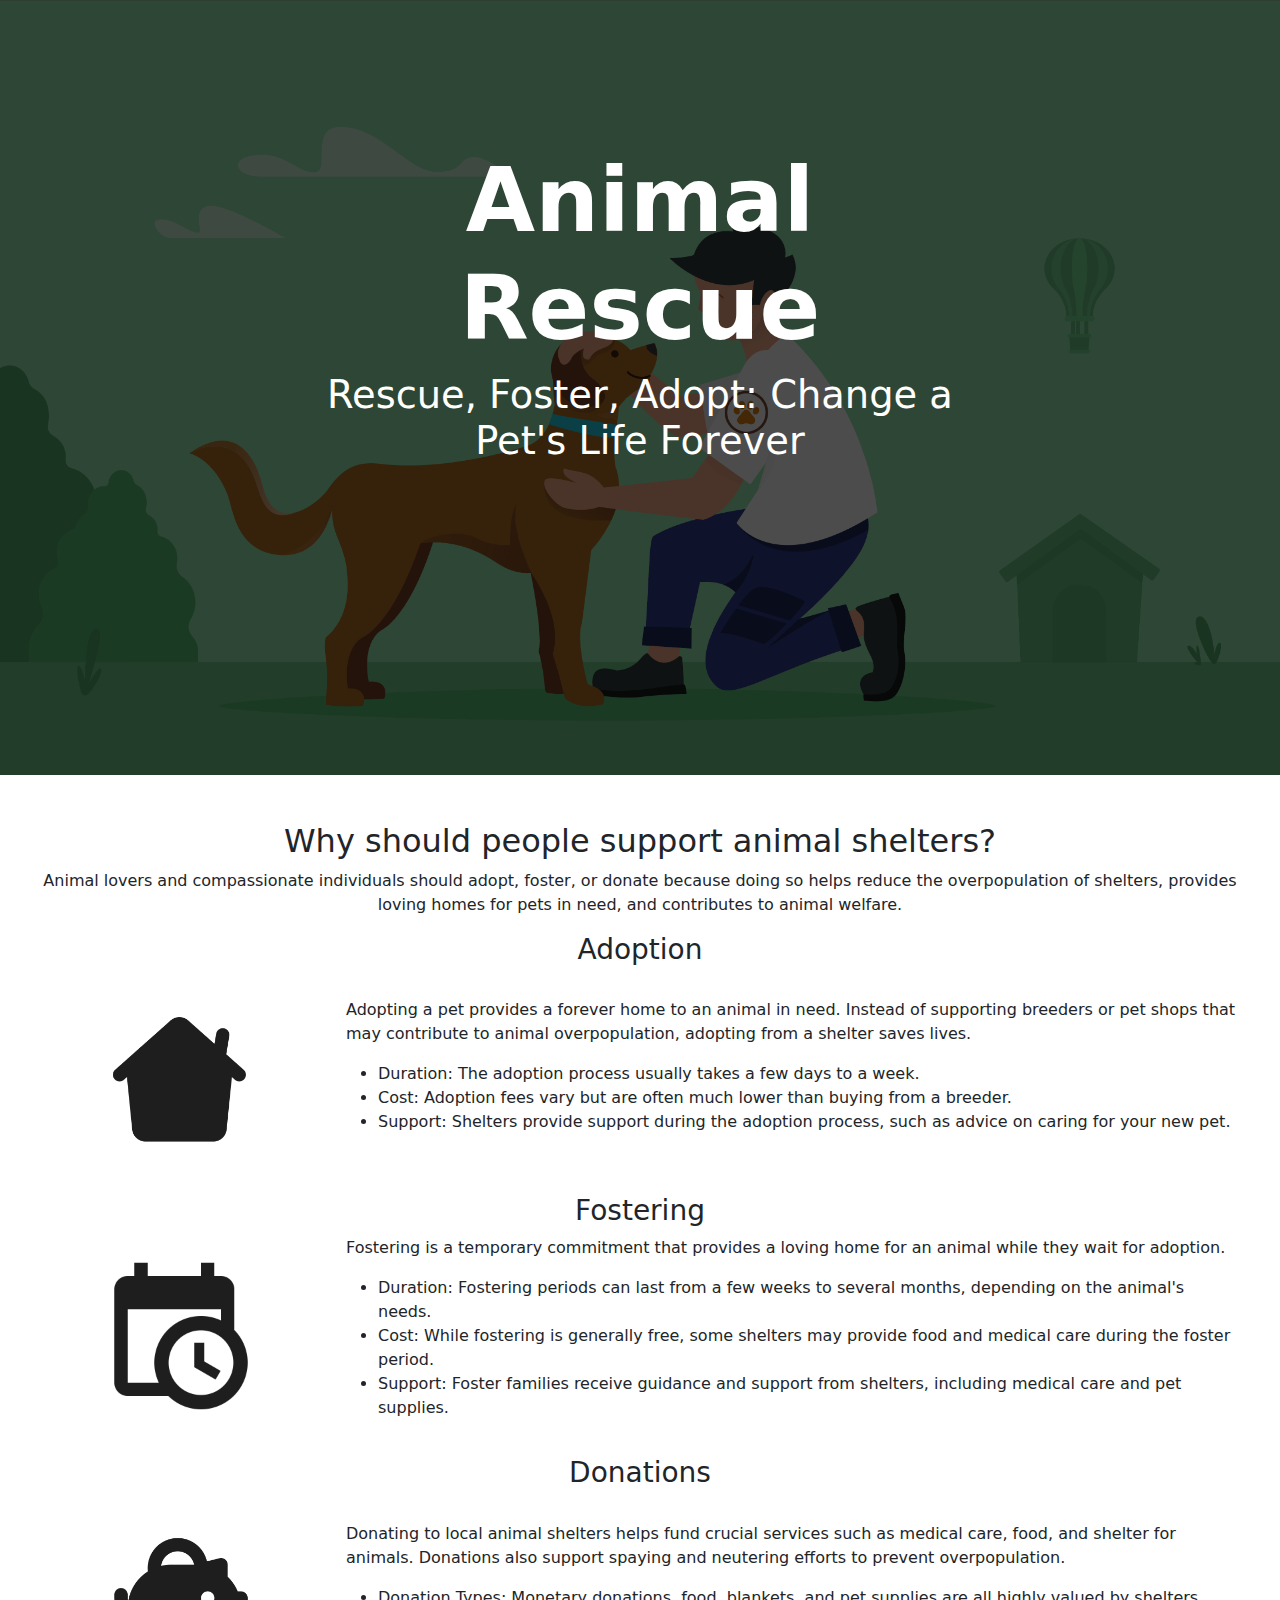
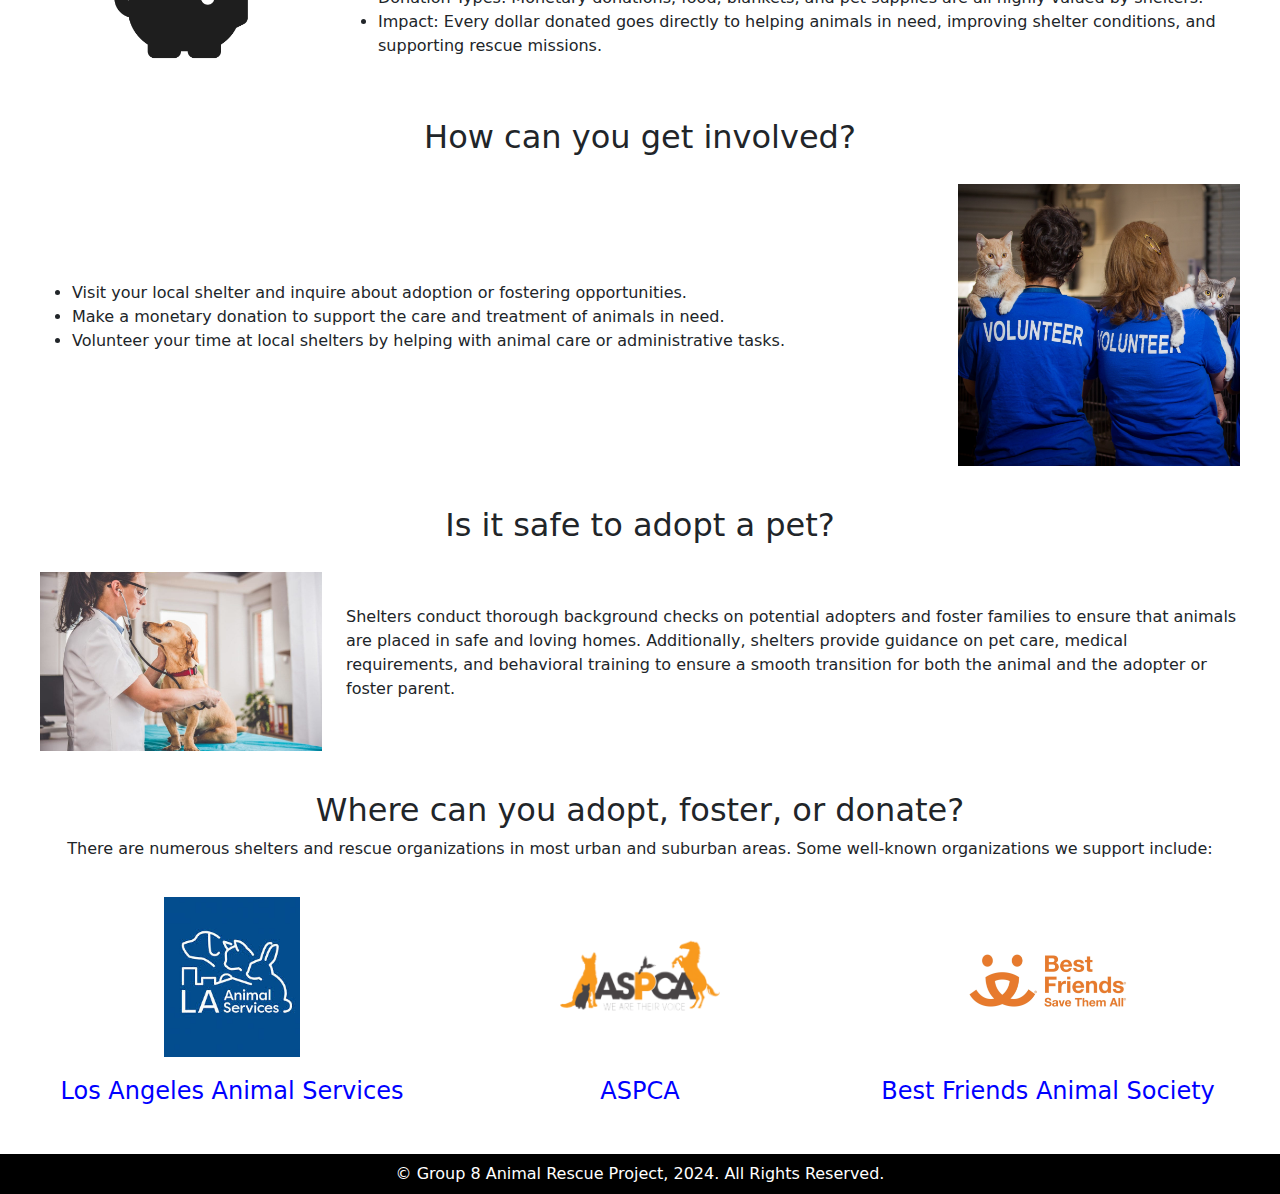
==== commit 05994596: "Add files via upload" ====
--- a/index.html
+++ b/index.html
@@ -30,7 +30,7 @@
         <section>
             <article class="row">
                 <h3 class="text-center">Adoption</h3>
-                <div class="col-sm-12 col-md-3  col-lg-3text-center">
+                <div class="col-sm-12 col-md-3  col-lg-3 text-center">
                     <img src="img/adoption.png" alt="Adoption" title="Adoption" width=200>
                 </div>
                 <div class="col-sm-12 col-md-9 col-lg-9">
--- a/styles.css
+++ b/styles.css
@@ -4,10 +4,6 @@
 
 main img {
     padding: 20px;
-}
-
-p, li {
-    font-size: 1.2rem;
 }
 
 .main-img {
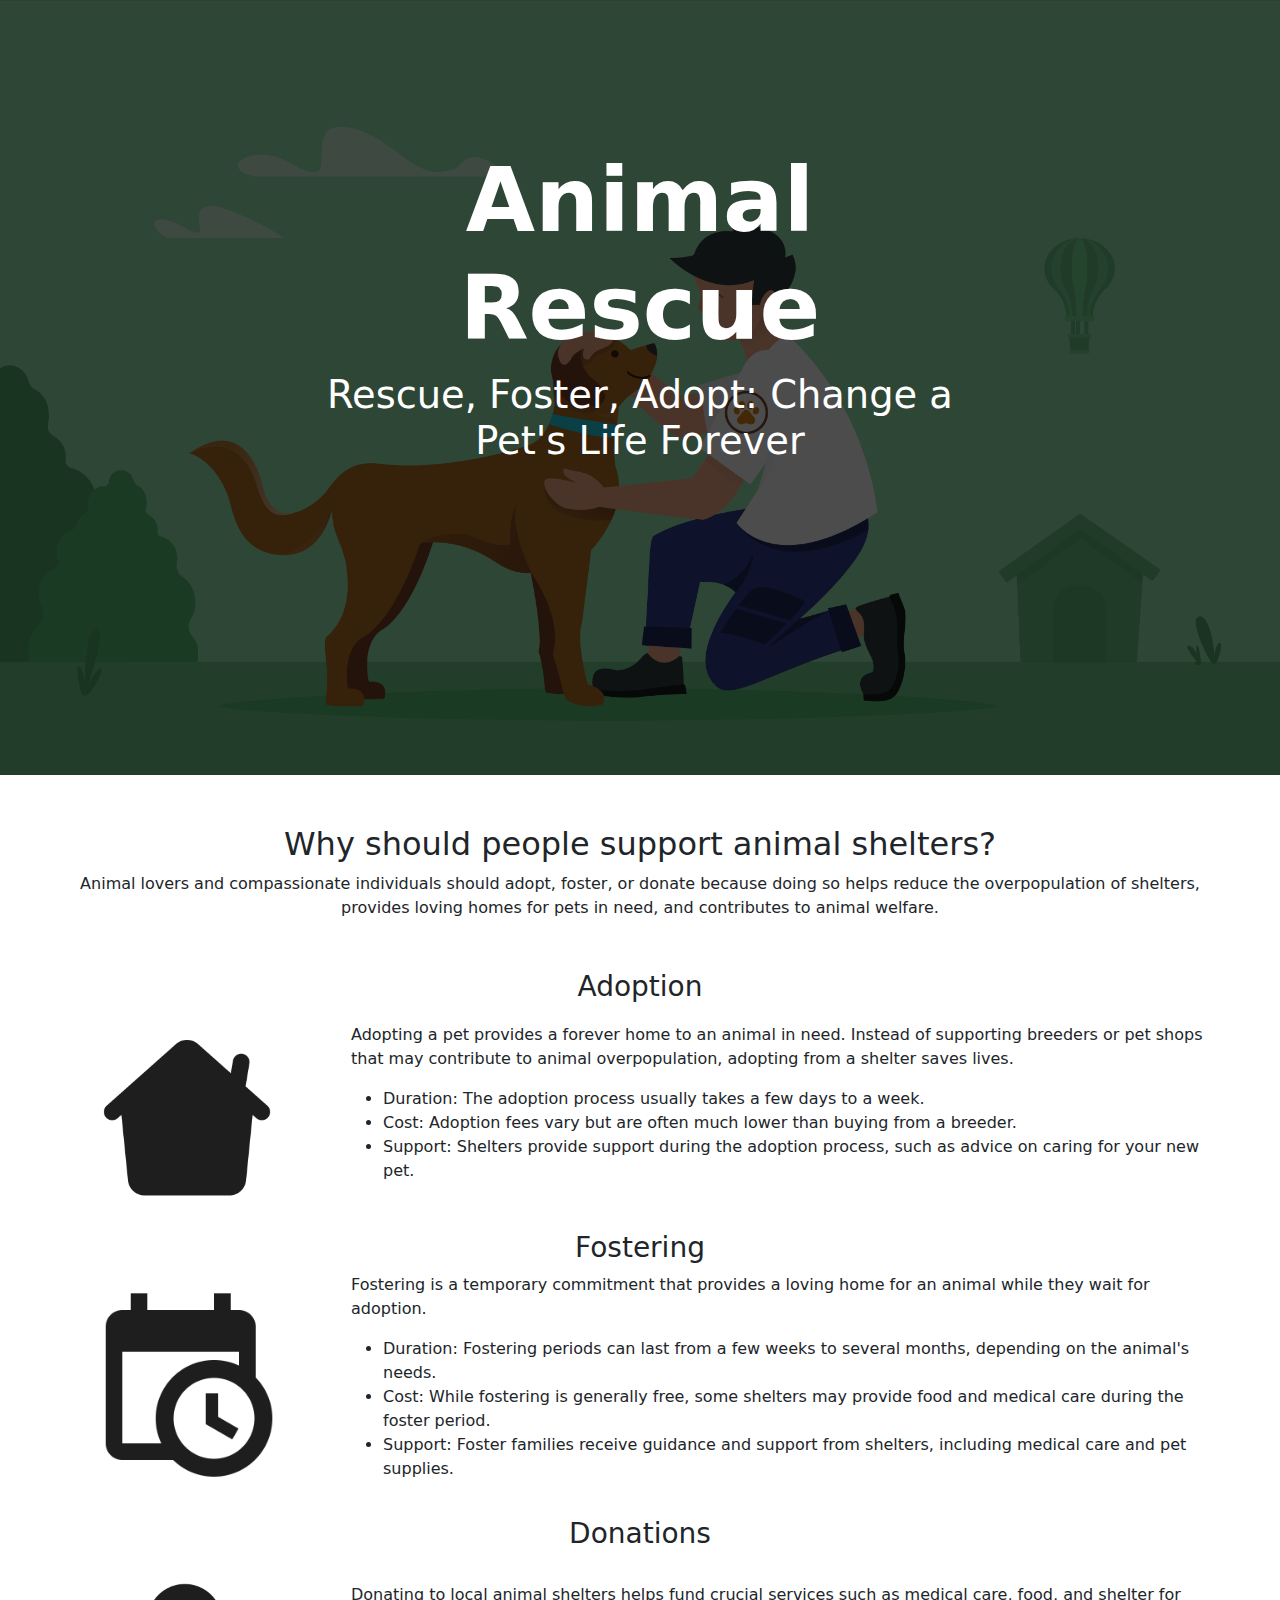
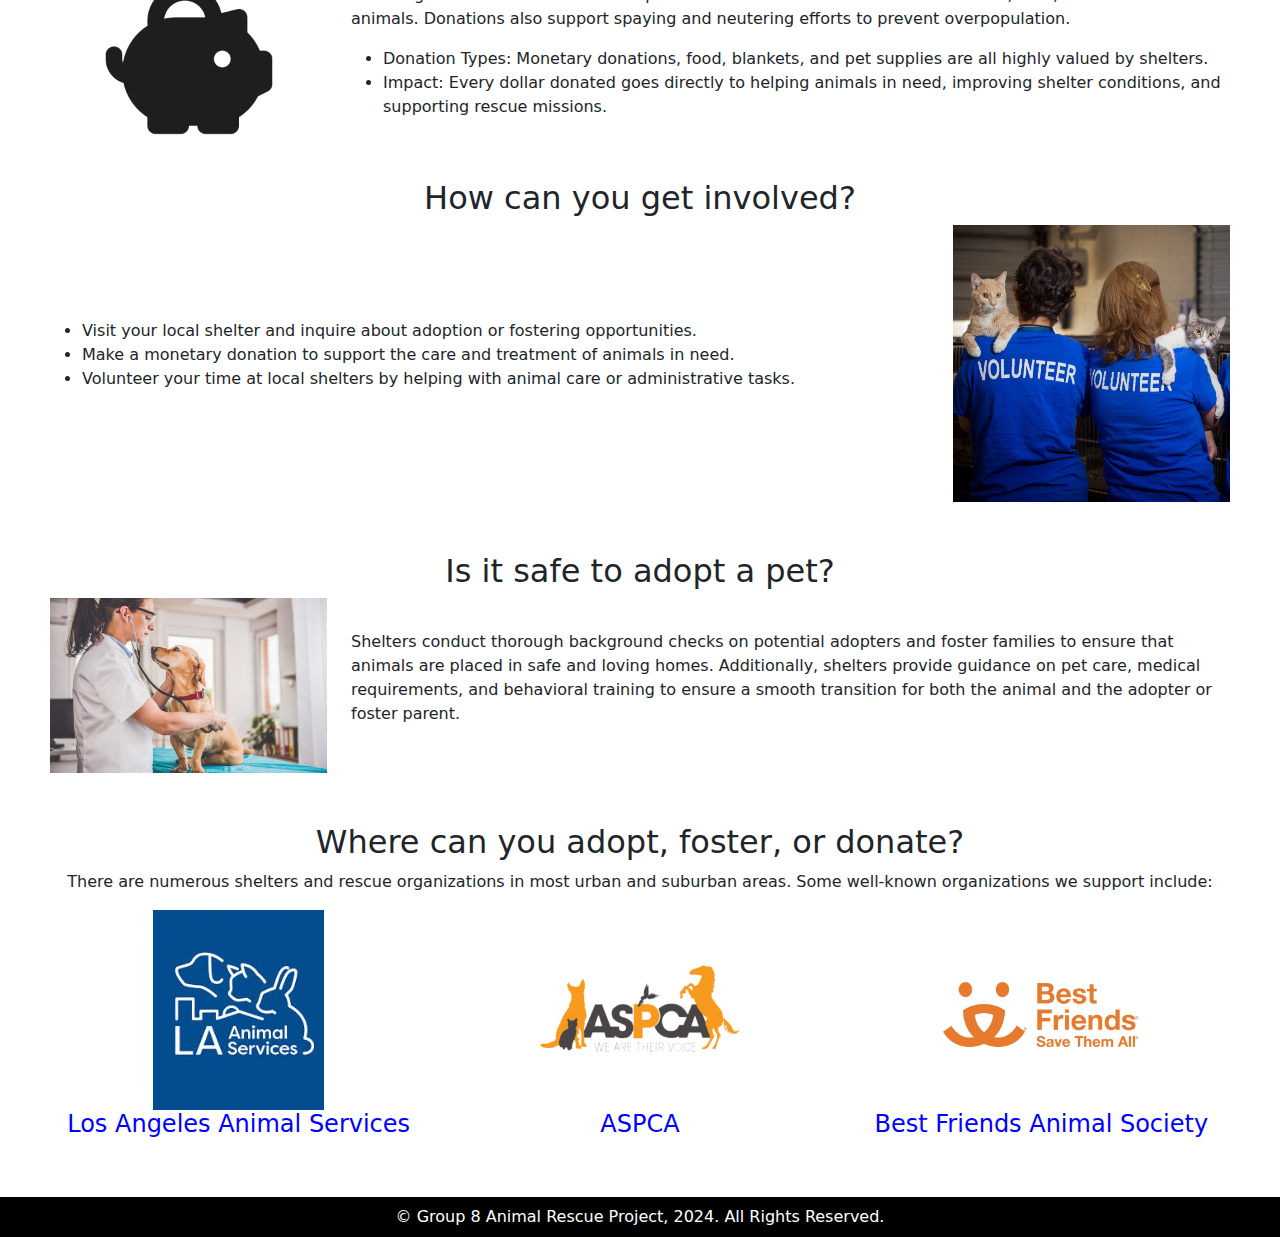
==== commit 79fa96bd: "Add files via upload" ====
--- a/index.html
+++ b/index.html
@@ -30,7 +30,7 @@
         <section>
             <article class="row">
                 <h3 class="text-center">Adoption</h3>
-                <div class="col-sm-12 col-md-3  col-lg-3 text-center">
+                <div class="col-sm-12 col-md-3 col-lg-3 text-center">
                     <img src="img/adoption.png" alt="Adoption" title="Adoption" width=200>
                 </div>
                 <div class="col-sm-12 col-md-9 col-lg-9">
--- a/styles.css
+++ b/styles.css
@@ -1,14 +1,9 @@
-main {
-    margin: 40px;
-}
-
-main img {
-    padding: 20px;
+section {
+    margin: 50px;
 }
 
 .main-img {
     position: relative;
-    display: inline-block;
 }
 
 .main-img img {
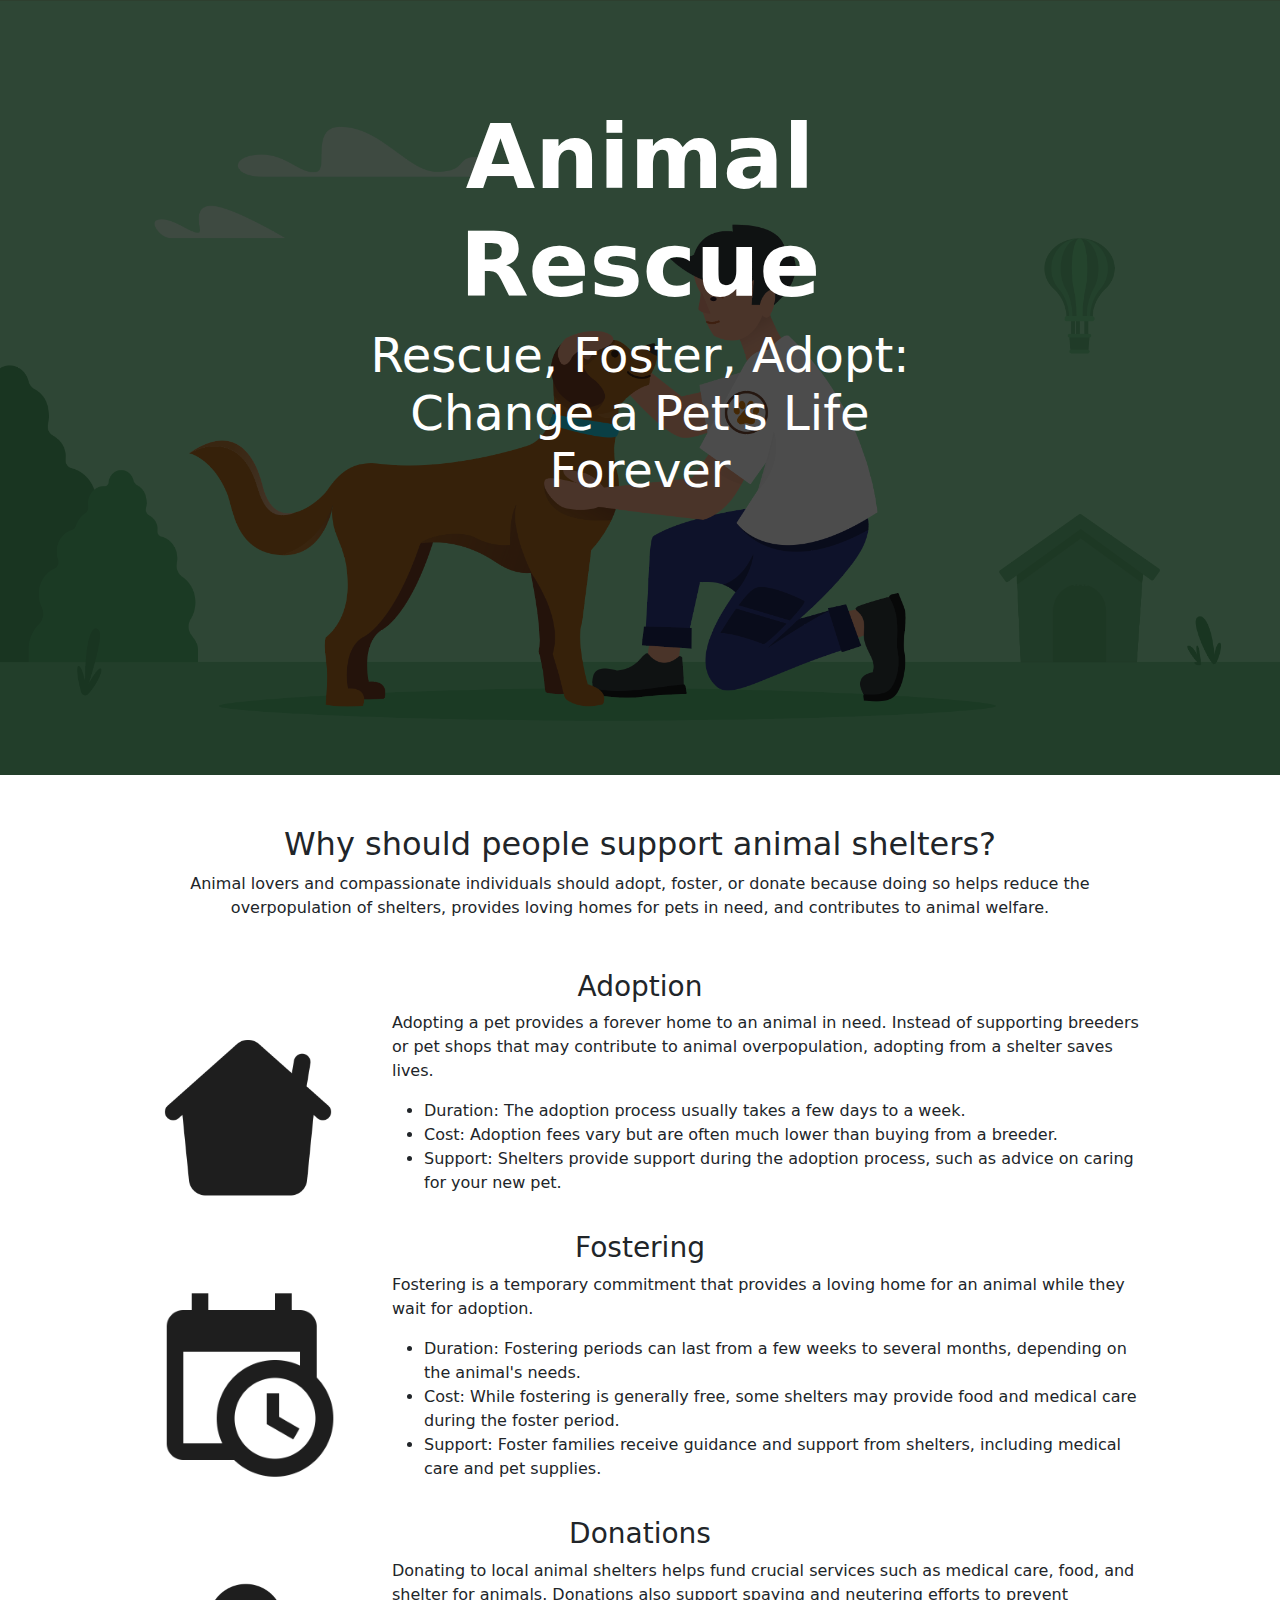
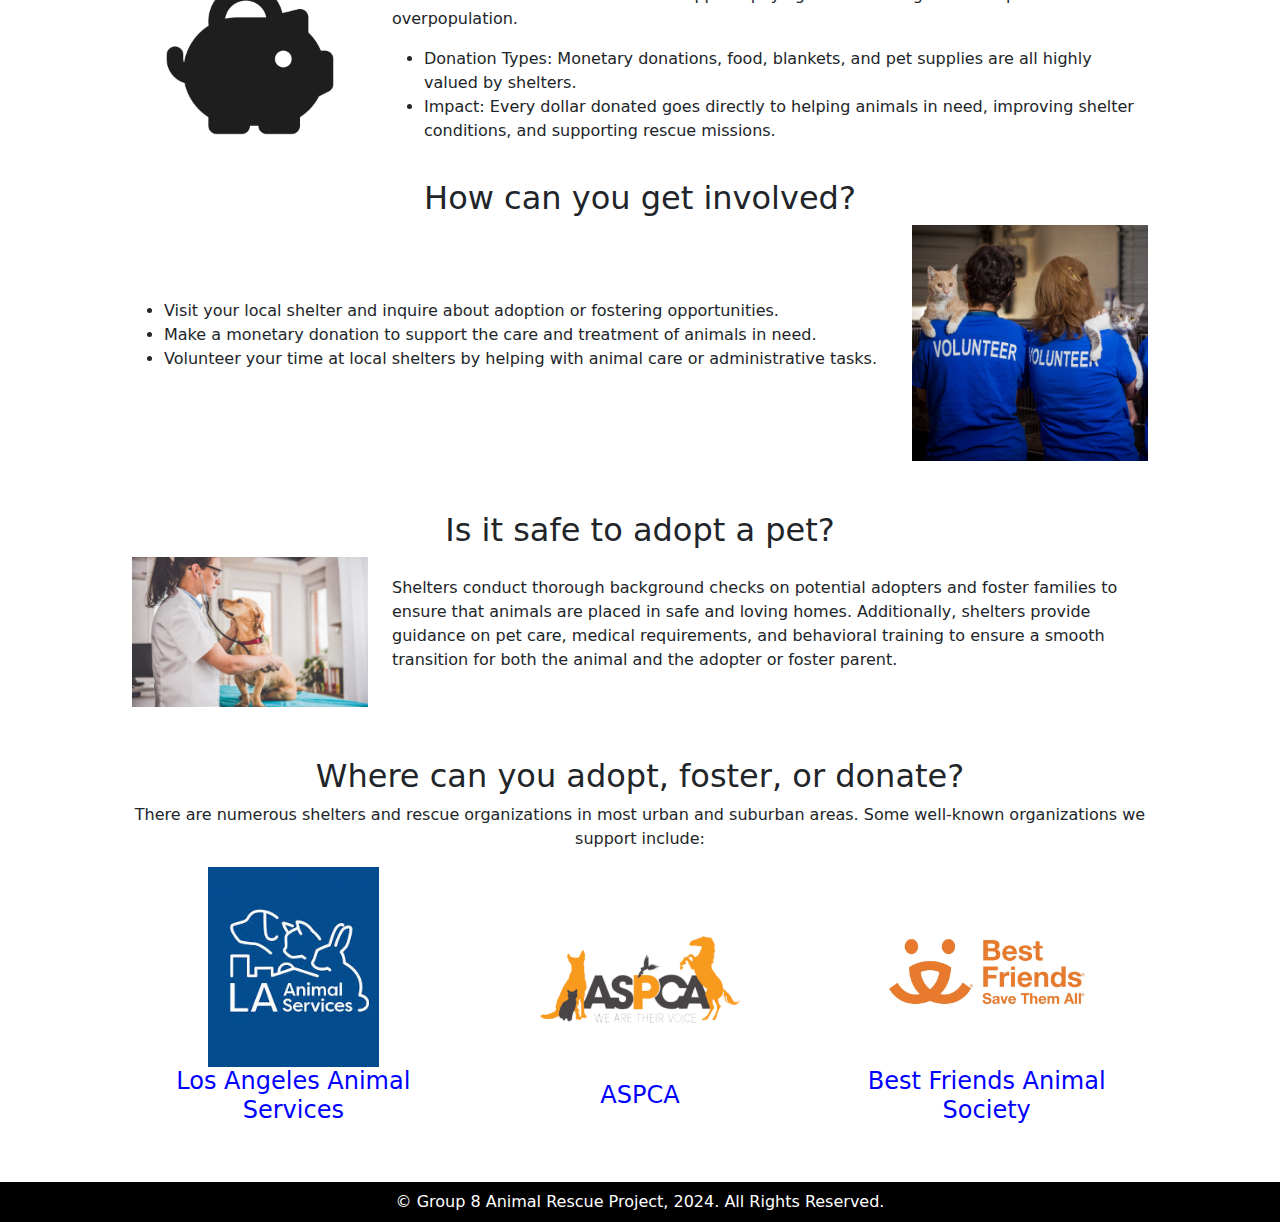
==== commit 54b9d928: "Add files via upload" ====
--- a/index.html
+++ b/index.html
@@ -18,11 +18,11 @@
         <img src="img/How-to-Start-an-Animal-Rescue-featured.png" alt="Animal Rescue" title="Animal Rescue" width="100%">
         <div class="text-overlay">
             <h1 class="text-center">Animal Rescue</h1>
-            <h4 class="text-center">Rescue, Foster, Adopt: Change a Pet's Life Forever</h4>
+            <p class="text-center display-5">Rescue, Foster, Adopt: Change a Pet's Life Forever</p>
         </div>
     </header>
 
-    <main>
+    <main class="container">
         <section>
             <h2 class="text-center">Why should people support animal shelters?</h2>
             <p class="text-center">Animal lovers and compassionate individuals should adopt, foster, or donate because doing so helps reduce the overpopulation of shelters, provides loving homes for pets in need, and contributes to animal welfare.</p>
--- a/styles.css
+++ b/styles.css
@@ -25,12 +25,6 @@
     font-weight: bold;
 }
 
-.text-overlay h4 {
-    font-size: 3vw;
-    font-weight: lighter;
-    margin-top: 10px;
-}
-
 .container {
     margin-top: 0;
     margin-left: auto;
